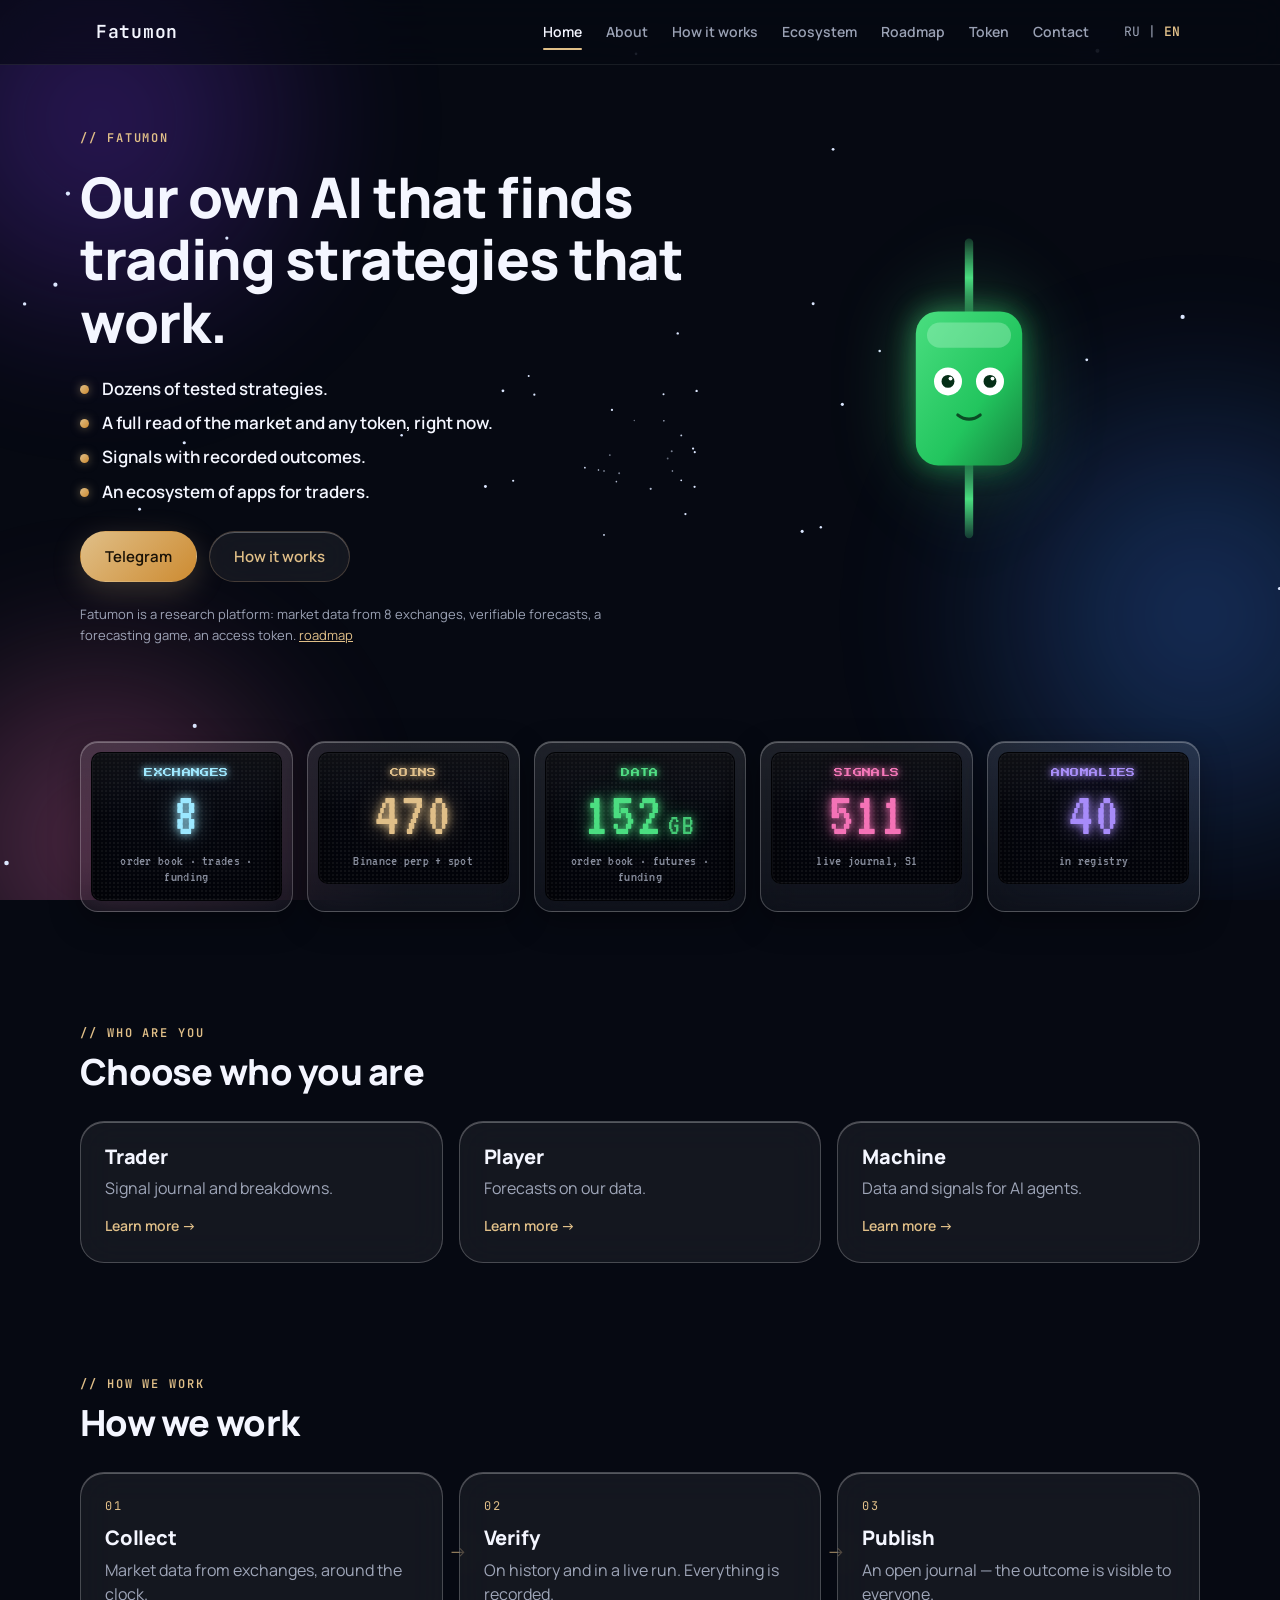
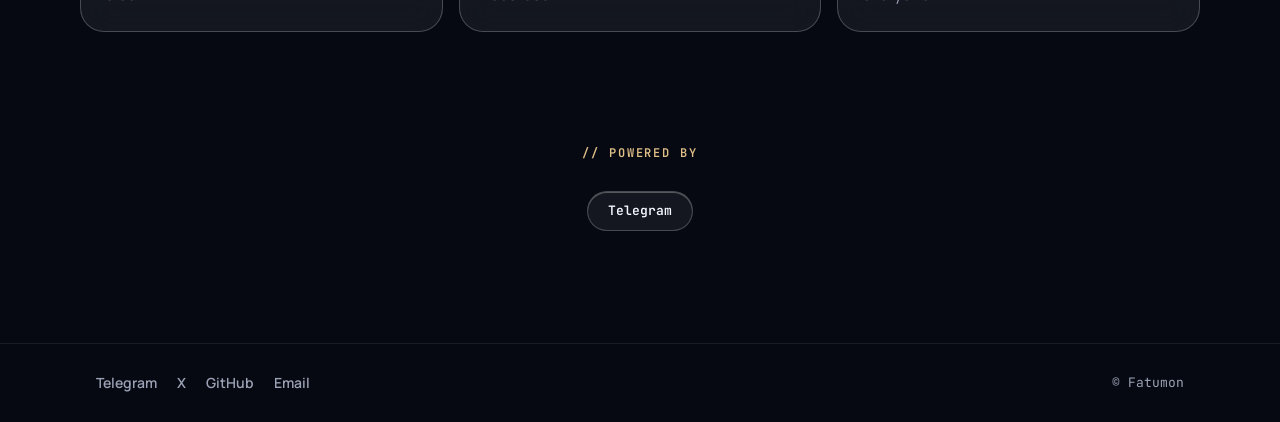
==== index.html @ 5e758370 "feat: initial static site (7 pages, RU/EN, live counters) Home, About, How it works, Ecosystem, Road" ====
<!doctype html>
<html lang="ru" class="i18n-loading">
<head>
<meta charset="utf-8">
<meta name="viewport" content="width=device-width,initial-scale=1">
<title data-i18n="home.title">Fatumon — собственный ИИ для торговых стратегий</title>
<meta name="description" content="Fatumon — исследовательская платформа: рыночные данные с 8 бирж, проверяемые прогнозы, игра на прогнозах, токен доступа." data-i18n-attr="content:home.meta">
<meta property="og:title" content="Fatumon — собственный ИИ для торговых стратегий" data-i18n-attr="content:home.title">
<meta property="og:description" content="Fatumon — исследовательская платформа: рыночные данные с 8 бирж, проверяемые прогнозы, игра на прогнозах, токен доступа." data-i18n-attr="content:home.meta">
<meta property="og:type" content="website">
<meta name="theme-color" content="#060912">
<link rel="icon" href="assets/favicon.svg" type="image/svg+xml">
<link rel="preconnect" href="https://fonts.googleapis.com">
<link rel="preconnect" href="https://fonts.gstatic.com" crossorigin>
<link href="https://fonts.googleapis.com/css2?family=Manrope:wght@400;600;800&family=JetBrains+Mono:wght@400;600&family=Press+Start+2P&family=VT323&display=swap" rel="stylesheet">
<link rel="stylesheet" href="assets/style.css">
<script src="assets/app.js" defer></script>
<noscript><style>html.i18n-loading body{visibility:visible}</style></noscript>
</head>
<body data-page="home">

<div class="bg" aria-hidden="true">
  <div class="blob blob-violet"></div>
  <div class="blob blob-blue"></div>
  <div class="blob blob-pink"></div>
  <canvas id="stars"></canvas>
</div>

<header class="site-head">
  <div class="wrap head-inner">
    <a class="logo" href="./">Fatumon</a>
    <nav class="nav" id="nav" aria-label="Основная навигация" data-i18n-attr="aria-label:common.nav.label">
      <a href="./" data-nav="home" data-i18n="common.nav.home">Главная</a>
      <a href="about/" data-nav="about" data-i18n="common.nav.about">О нас</a>
      <a href="how/" data-nav="how" data-i18n="common.nav.how">Как это работает</a>
      <a href="ecosystem/" data-nav="ecosystem" data-i18n="common.nav.ecosystem">Экосистема</a>
      <a href="roadmap/" data-nav="roadmap" data-i18n="common.nav.roadmap">Дорожная карта</a>
      <a href="token/" data-nav="token" data-i18n="common.nav.token">Токен</a>
      <a href="contact/" data-nav="contact" data-i18n="common.nav.contact">Контакты</a>
    </nav>
    <div class="head-tools">
      <div class="lang" role="group" aria-label="Язык" data-i18n-attr="aria-label:common.lang.label">
        <button type="button" data-lang="ru" aria-pressed="true">RU</button>
        <span aria-hidden="true">|</span>
        <button type="button" data-lang="en" aria-pressed="false">EN</button>
      </div>
      <button type="button" class="burger" aria-expanded="false" aria-controls="nav" aria-label="Меню" data-i18n-attr="aria-label:common.burger">
        <svg class="ic-open" viewBox="0 0 20 20" fill="none" stroke="currentColor" stroke-width="2" stroke-linecap="round"><path d="M3 5h14M3 10h14M3 15h14"/></svg>
        <svg class="ic-close" viewBox="0 0 20 20" fill="none" stroke="currentColor" stroke-width="2" stroke-linecap="round"><path d="M5 5l10 10M15 5L5 15"/></svg>
      </button>
    </div>
  </div>
</header>

<main>
  <!-- 1. Герой -->
  <section class="wrap hero">
    <div>
      <span class="tag" data-i18n="home.hero.tag">// FATUMON</span>
      <h1 data-i18n="home.hero.title">Собственный ИИ, который находит рабочие торговые стратегии.</h1>
      <ul class="hero-lines">
        <li data-i18n="home.hero.line1">Десятки проверенных стратегий.</li>
        <li data-i18n="home.hero.line2">Полный анализ рынка и любого токена в моменте.</li>
        <li data-i18n="home.hero.line3">Сигналы с результатом.</li>
        <li data-i18n="home.hero.line4">Экосистема приложений для трейдера.</li>
      </ul>
      <div class="hero-actions">
        <a class="btn btn-primary" href="https://t.me/fatumon" target="_blank" rel="noopener" data-i18n="home.hero.telegram">Telegram</a>
        <a class="btn btn-ghost" href="how/" data-i18n="home.hero.how">Как это работает</a>
      </div>
      <p class="hero-note">
        <span data-i18n="home.hero.note">Fatumon — исследовательская платформа: рыночные данные с 8 бирж, проверяемые прогнозы, игра на прогнозах, токен доступа.</span>
        <a href="roadmap/" data-i18n="home.hero.roadmap">дорожная карта</a>
      </p>
    </div>
    <div class="mascot">
      <svg id="mascot" viewBox="0 0 200 240" role="img" aria-label="Маскот Fatumon — зелёная свеча с глазами" data-i18n-attr="aria-label:home.mascot.alt">
        <defs>
          <linearGradient id="mg" x1="0" y1="0" x2="1" y2="1">
            <stop offset="0" stop-color="#4ADE80"/>
            <stop offset=".6" stop-color="#22C55E"/>
            <stop offset="1" stop-color="#15803D"/>
          </linearGradient>
          <linearGradient id="mw" x1="0" y1="0" x2="0" y2="1">
            <stop offset="0" stop-color="#4ADE80" stop-opacity=".2"/>
            <stop offset=".5" stop-color="#4ADE80"/>
            <stop offset="1" stop-color="#4ADE80" stop-opacity=".2"/>
          </linearGradient>
          <filter id="mglow" x="-50%" y="-50%" width="200%" height="200%">
            <feGaussianBlur stdDeviation="10"/>
          </filter>
        </defs>
        <rect x="62" y="66" width="76" height="110" rx="16" fill="url(#mg)" opacity=".55" filter="url(#mglow)"/>
        <rect x="97" y="14" width="6" height="56" rx="3" fill="url(#mw)"/>
        <rect x="97" y="172" width="6" height="56" rx="3" fill="url(#mw)"/>
        <rect x="62" y="66" width="76" height="110" rx="16" fill="url(#mg)"/>
        <rect x="70" y="74" width="60" height="18" rx="9" fill="#BBF7D0" opacity=".35"/>
        <g class="eye">
          <circle cx="85" cy="116" r="10" fill="#fff"/>
          <g class="pupil">
            <circle cx="85" cy="116" r="4.6" fill="#052e16"/>
            <circle cx="86.8" cy="114" r="1.4" fill="#fff"/>
          </g>
        </g>
        <g class="eye">
          <circle cx="115" cy="116" r="10" fill="#fff"/>
          <g class="pupil">
            <circle cx="115" cy="116" r="4.6" fill="#052e16"/>
            <circle cx="116.8" cy="114" r="1.4" fill="#fff"/>
          </g>
        </g>
        <path d="M92 140 q8 6 16 0" fill="none" stroke="#052e16" stroke-width="2.2" stroke-linecap="round" opacity=".8"/>
      </svg>
    </div>
  </section>

  <!-- 2. Счётчики -->
  <section class="wrap section" id="stats">
    <div class="stats" role="list">
      <div class="px-cell" role="listitem" style="--px:#9BE8FF">
        <div class="px-screen">
          <span class="px-label" data-i18n="home.stats.exchanges.label">EXCHANGES</span>
          <span class="px-num"><span data-stat="exchanges" data-fallback="8">8</span></span>
          <span class="px-note" data-i18n="home.stats.exchanges.note">order book · trades · funding</span>
        </div>
      </div>
      <div class="px-cell" role="listitem" style="--px:#e0bf88">
        <div class="px-screen">
          <span class="px-label" data-i18n="home.stats.coins.label">COINS</span>
          <span class="px-num"><span data-stat="coins" data-fallback="476">476</span></span>
          <span class="px-note" data-i18n="home.stats.coins.note">Binance perp + spot</span>
        </div>
      </div>
      <div class="px-cell" role="listitem" style="--px:#4ADE80">
        <div class="px-screen">
          <span class="px-label" data-i18n="home.stats.data.label">DATA</span>
          <span class="px-num"><span data-stat="data_gb" data-fallback="150">150</span><span class="px-unit">GB</span></span>
          <span class="px-note" data-i18n="home.stats.data.note">order book · futures · funding</span>
        </div>
      </div>
      <div class="px-cell" role="listitem" style="--px:#F472B6">
        <div class="px-screen">
          <span class="px-label" data-i18n="home.stats.signals.label">SIGNALS</span>
          <span class="px-num"><span data-stat="signals" data-fallback="523">523</span></span>
          <span class="px-note" data-i18n="home.stats.signals.note">live journal, S1</span>
        </div>
      </div>
      <div class="px-cell" role="listitem" style="--px:#A78BFA">
        <div class="px-screen">
          <span class="px-label" data-i18n="home.stats.anomalies.label">ANOMALIES</span>
          <span class="px-num"><span data-stat="anomalies" data-fallback="40">40</span></span>
          <span class="px-note" data-i18n="home.stats.anomalies.note">in registry</span>
        </div>
      </div>
    </div>
  </section>

  <!-- 3. Кто ты -->
  <section class="wrap section">
    <div class="section-head">
      <span class="tag" data-i18n="home.who.tag">// КТО ТЫ</span>
      <h2 data-i18n="home.who.title">Выбери, кто ты</h2>
    </div>
    <div class="grid-3">
      <a class="card" href="ecosystem/#trader">
        <h3 data-i18n="home.who.trader.title">Трейдер</h3>
        <p data-i18n="home.who.trader.text">Журнал сигналов и разборы.</p>
        <span class="card-more" data-i18n="home.who.more">Подробнее →</span>
      </a>
      <a class="card" href="ecosystem/#player">
        <h3 data-i18n="home.who.player.title">Игрок</h3>
        <p data-i18n="home.who.player.text">Прогнозы на наших данных.</p>
        <span class="card-more" data-i18n="home.who.more">Подробнее →</span>
      </a>
      <a class="card" href="ecosystem/#machine">
        <h3 data-i18n="home.who.machine.title">Машина</h3>
        <p data-i18n="home.who.machine.text">Данные и сигналы для ИИ-агентов.</p>
        <span class="card-more" data-i18n="home.who.more">Подробнее →</span>
      </a>
    </div>
  </section>

  <!-- 4. Как мы работаем -->
  <section class="wrap section">
    <div class="section-head">
      <span class="tag" data-i18n="home.how.tag">// КАК МЫ РАБОТАЕМ</span>
      <h2 data-i18n="home.how.title">Как мы работаем</h2>
    </div>
    <div class="steps">
      <div class="card step">
        <span class="num">01</span>
        <h3 data-i18n="home.how.s1.title">Собираем</h3>
        <p data-i18n="home.how.s1.text">Рыночные данные с бирж, круглосуточно.</p>
      </div>
      <div class="card step">
        <span class="num">02</span>
        <h3 data-i18n="home.how.s2.title">Проверяем</h3>
        <p data-i18n="home.how.s2.text">На истории и в живом прогоне. Всё записывается.</p>
      </div>
      <div class="card step">
        <span class="num">03</span>
        <h3 data-i18n="home.how.s3.title">Публикуем</h3>
        <p data-i18n="home.how.s3.text">Открытый журнал — результат виден каждому.</p>
      </div>
    </div>
  </section>

  <!-- 5. Powered by -->
  <section class="wrap section">
    <div class="section-head" style="text-align:center">
      <span class="tag" data-i18n="home.powered.tag">// POWERED BY</span>
    </div>
    <div class="pills">
      <span class="pill">Telegram</span>
    </div>
  </section>
</main>

<footer class="site-foot">
  <div class="wrap foot-inner">
    <div class="foot-links">
      <a href="https://t.me/fatumon" target="_blank" rel="noopener" data-i18n="common.footer.telegram">Telegram</a>
      <a href="https://x.com/fatumon_token" target="_blank" rel="noopener" data-i18n="common.footer.x">X</a>
      <a href="https://github.com/fatumon-token" target="_blank" rel="noopener" data-i18n="common.footer.github">GitHub</a>
      <a href="mailto:fatumon.token@gmail.com" data-i18n="common.footer.mail">Почта</a>
    </div>
    <div class="copy" data-i18n="common.footer.copy">© Fatumon</div>
  </div>
</footer>

</body>
</html>
---- assets/style.css ----
/* Fatumon — витрина. Тёмный космос + золото. */
:root {
  --bg: #060912;
  --bg-deep: #04050C;
  --text: #F4F6FF;
  --muted: rgba(214, 222, 244, .72);
  --gold: #e0bf88;
  --gold-2: #cd8b31;
  --gold-3: #d4ad80;
  --gold-line: #d4ad8040;
  --glass: rgba(255, 255, 255, .06);
  --line: rgba(255, 255, 255, .22);
  --inset: rgba(255, 255, 255, .28);
  --ok: #4ADE80;
  --font: 'Manrope', system-ui, -apple-system, 'Segoe UI', sans-serif;
  --mono: 'JetBrains Mono', ui-monospace, 'Cascadia Mono', Consolas, monospace;
  --head-h: 64px;
}

*, *::before, *::after { box-sizing: border-box; }

html {
  background: var(--bg);
  scroll-behavior: smooth;
  -webkit-text-size-adjust: 100%;
  overflow-x: clip;
}
html.i18n-loading body { visibility: hidden; }

body {
  margin: 0;
  background: var(--bg);
  color: var(--text);
  font-family: var(--font);
  font-weight: 400;
  line-height: 1.55;
  min-height: 100vh;
  overflow-x: clip;
}

a { color: var(--gold); }
a:hover { color: var(--text); }
h1, h2, h3 { margin: 0; font-weight: 800; letter-spacing: -.02em; line-height: 1.12; }
h1 { font-size: clamp(32px, 5vw, 56px); }
h2 { font-size: clamp(26px, 3.4vw, 36px); }
h3 { font-size: 20px; letter-spacing: -.01em; }
p { margin: 0; }
p + p { margin-top: 12px; }
.muted { color: var(--muted); }

.wrap { max-width: 1120px; margin: 0 auto; padding: 0 16px; }

/* ---------- фон: блобы + звёзды ---------- */
.bg {
  position: fixed; inset: 0; z-index: 0;
  overflow: hidden; pointer-events: none;
  background: var(--bg);
}
.blob {
  position: absolute; border-radius: 50%;
  filter: blur(60px); opacity: .35;
  will-change: transform;
}
.blob-violet {
  width: 560px; height: 560px; left: -180px; top: -160px;
  background: radial-gradient(circle, #7C3AED 0%, transparent 70%);
  animation: drift-a 17s ease-in-out infinite alternate;
}
.blob-blue {
  width: 600px; height: 600px; right: -220px; top: 35%;
  background: radial-gradient(circle, #3B82F6 0%, transparent 70%);
  animation: drift-b 19s ease-in-out infinite alternate;
}
.blob-pink {
  width: 520px; height: 520px; left: -160px; bottom: -200px;
  background: radial-gradient(circle, #F472B6 0%, transparent 70%);
  animation: drift-c 16s ease-in-out infinite alternate;
}
@keyframes drift-a { from { transform: translate(0, 0) scale(1); } to { transform: translate(90px, 70px) scale(1.12); } }
@keyframes drift-b { from { transform: translate(0, 0) scale(1.05); } to { transform: translate(-80px, -90px) scale(.95); } }
@keyframes drift-c { from { transform: translate(0, 0) scale(1); } to { transform: translate(100px, -60px) scale(1.1); } }
#stars { position: absolute; inset: 0; width: 100%; height: 100%; display: block; }

.site-head, main, .site-foot { position: relative; z-index: 1; }

/* ---------- шапка ---------- */
.site-head {
  position: sticky; top: 0; z-index: 50;
  background: rgba(6, 9, 18, .62);
  backdrop-filter: blur(18px); -webkit-backdrop-filter: blur(18px);
  border-bottom: 1px solid rgba(255, 255, 255, .08);
}
.head-inner { display: flex; align-items: center; gap: 20px; height: var(--head-h); }
.logo {
  font-family: var(--mono); font-weight: 600; font-size: 18px; letter-spacing: .04em;
  color: var(--text); text-decoration: none; white-space: nowrap;
}
.logo:hover { color: var(--gold); }
.nav { display: flex; gap: 2px; margin-left: auto; }
.nav a {
  position: relative; display: block; padding: 8px 11px;
  color: var(--muted); text-decoration: none; font-size: 14px; font-weight: 600;
  border-radius: 999px; white-space: nowrap; transition: color .2s;
}
.nav a:hover { color: var(--text); }
.nav a[aria-current="page"] { color: var(--text); }
.nav a[aria-current="page"]::after {
  content: ""; position: absolute; left: 11px; right: 11px; bottom: 1px;
  height: 2px; border-radius: 2px; background: var(--gold);
}
.head-tools { display: flex; align-items: center; gap: 12px; }
.lang { display: flex; align-items: center; gap: 4px; font-family: var(--mono); font-size: 13px; color: var(--muted); }
.lang button {
  background: none; border: 0; color: var(--muted); font: inherit; cursor: pointer;
  padding: 6px 4px; border-radius: 6px; transition: color .2s;
}
.lang button:hover { color: var(--text); }
.lang button[aria-pressed="true"] { color: var(--gold); font-weight: 600; }
.burger {
  display: none; align-items: center; justify-content: center;
  width: 40px; height: 40px; border-radius: 12px; cursor: pointer;
  background: var(--glass); border: 1px solid var(--line); color: var(--text);
  box-shadow: inset 0 1px 0 var(--inset);
}
.burger svg { width: 20px; height: 20px; }
.burger .ic-close { display: none; }
.burger[aria-expanded="true"] .ic-open { display: none; }
.burger[aria-expanded="true"] .ic-close { display: block; }

@media (max-width: 820px) {
  .nav {
    display: none; position: fixed; top: calc(var(--head-h) + 8px); left: 12px; right: 12px;
    flex-direction: column; gap: 2px; padding: 10px; margin: 0;
    background: rgba(10, 14, 28, .78); border: 1px solid var(--line); border-radius: 24px;
    box-shadow: inset 0 1px 0 var(--inset), 0 20px 60px rgba(0, 0, 0, .5);
    backdrop-filter: blur(18px); -webkit-backdrop-filter: blur(18px);
  }
  .nav.open { display: flex; }
  .nav a { padding: 12px 14px; font-size: 16px; }
  .nav a[aria-current="page"]::after { left: 14px; right: auto; width: 24px; bottom: 6px; }
  .burger { display: inline-flex; }
  .head-tools { margin-left: auto; }
}

/* ---------- общие элементы ---------- */
.tag {
  font-family: var(--mono); font-size: 12px; font-weight: 600;
  text-transform: uppercase; letter-spacing: .16em; color: var(--gold);
}
.section { padding: 56px 0; }
.section-head { margin-bottom: 28px; }
.section-head .tag { display: block; margin-bottom: 10px; }
.page-head { padding: 64px 0 24px; }
.page-head .tag { display: block; margin-bottom: 14px; }
.lead { color: var(--muted); font-size: 18px; max-width: 720px; margin-top: 12px; }

.btn {
  display: inline-flex; align-items: center; justify-content: center; gap: 8px;
  padding: 13px 24px; border-radius: 999px; font-weight: 600; font-size: 15px;
  text-decoration: none; border: 1px solid transparent; cursor: pointer;
  transition: transform .2s, box-shadow .2s, background .2s, color .2s;
}
.btn:hover { transform: translateY(-1px); }
.btn-primary {
  background: linear-gradient(135deg, var(--gold) 0%, var(--gold-2) 100%);
  color: #1a1206; box-shadow: 0 8px 30px rgba(224, 191, 136, .22);
}
.btn-primary:hover { color: #000; box-shadow: 0 12px 36px rgba(224, 191, 136, .32); }
.btn-ghost {
  background: var(--glass); border-color: var(--gold-line); color: var(--gold);
  box-shadow: inset 0 1px 0 var(--inset);
  backdrop-filter: blur(18px); -webkit-backdrop-filter: blur(18px);
}
.btn-ghost:hover { border-color: var(--gold); color: var(--text); }

.card {
  background: var(--glass); border: 1px solid var(--line);
  box-shadow: inset 0 1px 0 var(--inset);
  backdrop-filter: blur(18px); -webkit-backdrop-filter: blur(18px);
  border-radius: 24px; padding: 24px;
}
.card-lg { border-radius: 28px; padding: 32px; }
.card-sm { border-radius: 16px; padding: 18px; }
a.card { display: block; color: inherit; text-decoration: none; transition: transform .2s, border-color .2s; }
a.card:hover { transform: translateY(-2px); border-color: var(--gold); color: inherit; }
.card .tag { display: block; margin-bottom: 10px; }
.card h3 { margin-bottom: 8px; }
.card p { color: var(--muted); }
.card-more { display: inline-block; margin-top: 14px; color: var(--gold); font-weight: 600; font-size: 14px; }

.grid-3 { display: grid; grid-template-columns: repeat(3, 1fr); gap: 16px; }
.grid-2 { display: grid; grid-template-columns: repeat(2, 1fr); gap: 16px; }
.stack { display: grid; gap: 16px; }
.narrow { max-width: 820px; }

.pills { display: flex; flex-wrap: wrap; gap: 10px; justify-content: center; }
.pill {
  padding: 9px 20px; border-radius: 999px;
  background: var(--glass); border: 1px solid var(--line); box-shadow: inset 0 1px 0 var(--inset);
  font-family: var(--mono); font-size: 13px; font-weight: 600; color: var(--text);
}

.status {
  display: inline-flex; align-items: center; gap: 8px;
  font-family: var(--mono); font-size: 11px; font-weight: 600;
  text-transform: uppercase; letter-spacing: .12em; color: var(--muted);
  margin-bottom: 14px;
}
.status::before {
  content: ""; width: 8px; height: 8px; border-radius: 50%;
  background: var(--gold-3); opacity: .7;
}
.status.ok { color: var(--ok); }
.status.ok::before { background: var(--ok); opacity: 1; box-shadow: 0 0 10px var(--ok); }

.note {
  font-size: 14px; color: var(--muted);
  border-left: 2px solid var(--gold-line); padding-left: 14px;
}
.list { list-style: none; padding: 0; margin: 0; display: grid; gap: 8px; }
.list li { position: relative; padding-left: 18px; color: var(--muted); }
.list li::before { content: ""; position: absolute; left: 0; top: .62em; width: 7px; height: 7px; border-radius: 50%; background: var(--gold); }
.list li strong { color: var(--text); font-weight: 600; }

/* ---------- главная: герой ---------- */
.hero {
  display: grid; grid-template-columns: minmax(0, 1.15fr) minmax(0, .85fr);
  gap: 32px; align-items: center; padding: 64px 0 40px;
}
.hero .tag { display: block; margin-bottom: 18px; }
.hero h1 { max-width: 640px; }
.hero-lines { list-style: none; padding: 0; margin: 22px 0 26px; display: grid; gap: 8px; }
.hero-lines li { position: relative; padding-left: 22px; font-size: 17px; font-weight: 600; }
.hero-lines li::before {
  content: ""; position: absolute; left: 0; top: .55em; width: 9px; height: 9px;
  border-radius: 50%; background: linear-gradient(135deg, var(--gold), var(--gold-2));
  box-shadow: 0 0 10px rgba(224, 191, 136, .5);
}
.hero-actions { display: flex; flex-wrap: wrap; gap: 12px; }
.hero-note { font-size: 13px; color: var(--muted); margin-top: 22px; max-width: 540px; }
.hero-note a { color: var(--gold); }
.mascot { display: flex; justify-content: center; align-items: center; }
.mascot svg {
  width: min(280px, 64vw); height: auto;
  filter: drop-shadow(0 0 36px rgba(74, 222, 128, .32));
}
.mascot .eye { transform-box: fill-box; transform-origin: center; transition: transform .09s ease-in; }
.mascot.blink .eye { transform: scaleY(.08); }

/* ---------- главная: пиксельные экранчики ---------- */
.stats { display: grid; grid-template-columns: repeat(5, 1fr); gap: 14px; }
.px-cell {
  --px: var(--gold);
  padding: 10px;
  border-radius: 18px;
  background: linear-gradient(180deg, rgba(255, 255, 255, .10), rgba(255, 255, 255, .04));
  border: 1px solid var(--line);
  box-shadow: inset 0 1px 0 var(--inset), 0 10px 30px rgba(0, 0, 0, .35);
  backdrop-filter: blur(18px); -webkit-backdrop-filter: blur(18px);
}
.px-screen {
  position: relative; overflow: hidden;
  display: flex; flex-direction: column; align-items: center; justify-content: center; gap: 8px;
  min-height: 132px; padding: 14px 10px; text-align: center;
  border-radius: 10px;
  background:
    radial-gradient(rgba(255, 255, 255, .055) 1px, transparent 1.2px) 0 0 / 4px 4px,
    linear-gradient(180deg, #05070F, #03040A);
  border: 1px solid rgba(0, 0, 0, .6);
  box-shadow: inset 0 0 0 1px rgba(255, 255, 255, .04), inset 0 12px 30px rgba(0, 0, 0, .55);
}
.px-screen::after {
  content: ""; position: absolute; inset: 0; pointer-events: none;
  background: linear-gradient(180deg, rgba(255, 255, 255, .05), transparent 45%);
}
.px-label {
  font-family: 'Press Start 2P', var(--mono); font-size: 9px; line-height: 1.4;
  letter-spacing: .04em; color: var(--px);
  text-shadow: 0 0 6px var(--px), 0 0 14px color-mix(in srgb, var(--px) 55%, transparent);
}
.px-num {
  display: inline-flex; align-items: baseline; gap: 6px;
  font-family: 'VT323', var(--mono); font-size: clamp(44px, 5vw, 64px); line-height: .9;
  color: var(--px); font-variant-numeric: tabular-nums;
  text-shadow: 0 0 8px var(--px), 0 0 22px color-mix(in srgb, var(--px) 60%, transparent);
}
.px-num > span:first-child { display: inline-block; min-width: 1.1ch; }
.px-unit { font-size: .45em; letter-spacing: .06em; opacity: .9; }
.px-note {
  font-family: 'VT323', var(--mono); font-size: 15px; line-height: 1.1;
  color: rgba(214, 222, 244, .62); letter-spacing: .02em;
}
.stats-updated { font-family: 'VT323', var(--mono); font-size: 16px; color: var(--muted); text-align: center; margin-top: 14px; min-height: 1.2em; letter-spacing: .04em; }

/* ---------- главная: шаги ---------- */
.steps { display: grid; grid-template-columns: repeat(3, 1fr); gap: 16px; }
.step { position: relative; }
.step .num { font-family: var(--mono); font-size: 12px; color: var(--gold); letter-spacing: .16em; margin-bottom: 12px; display: block; }
.step::after {
  content: "→"; position: absolute; right: -16px; top: 50%; transform: translate(50%, -50%);
  color: var(--gold); font-size: 18px; opacity: .7;
}
.step:last-child::after { display: none; }

/* ---------- дорожная карта ---------- */
.timeline { position: relative; padding-left: 36px; display: grid; gap: 22px; max-width: 820px; }
.timeline::before {
  content: ""; position: absolute; left: 10px; top: 14px; bottom: 14px; width: 2px;
  background: linear-gradient(to bottom, var(--gold), var(--gold-line));
}
.tl-item { position: relative; }
.tl-item::before {
  content: ""; position: absolute; left: -36px; top: 22px; width: 22px; height: 22px;
  border-radius: 50%; background: var(--bg); border: 2px solid var(--gold);
  box-shadow: 0 0 14px rgba(224, 191, 136, .45);
}
.tl-item.done::before { background: linear-gradient(135deg, var(--gold), var(--gold-2)); }
.tl-item.now::before { animation: pulse 2.2s ease-in-out infinite; }
@keyframes pulse { 0%, 100% { box-shadow: 0 0 0 0 rgba(224, 191, 136, .55); } 50% { box-shadow: 0 0 0 10px rgba(224, 191, 136, 0); } }
.tl-item .card h3 { display: flex; align-items: center; gap: 10px; flex-wrap: wrap; }
.tl-now {
  font-family: var(--mono); font-size: 11px; font-weight: 600; letter-spacing: .12em; text-transform: uppercase;
  color: var(--ok); border: 1px solid rgba(74, 222, 128, .4); border-radius: 999px; padding: 3px 10px;
}
.tl-item .list { margin-top: 12px; }
.roadmap-note { font-style: italic; color: var(--muted); margin-top: 28px; }

/* ---------- внутренние страницы: маскот, иконки, блоки ---------- */
.page-head-mascot { display: grid; grid-template-columns: 1fr auto; gap: 24px; align-items: center; }
.mascot-sm svg { width: 110px; filter: drop-shadow(0 0 22px rgba(74, 222, 128, .3)); }
.px-icon {
  width: 28px; height: 28px; flex: 0 0 auto; color: var(--px, var(--gold));
  filter: drop-shadow(0 0 6px color-mix(in srgb, var(--px, var(--gold)) 70%, transparent));
}
.block-head { display: flex; align-items: center; gap: 14px; margin-bottom: 14px; }
.block h2 { font-size: clamp(24px, 3vw, 32px); }
.block p { color: var(--muted); font-size: 17px; }
.block p + p { margin-top: 12px; }
.block .list { margin-bottom: 14px; }
.block .list li { font-size: 17px; }
.block .note { margin-top: 4px; }
.block .why { color: var(--text); font-weight: 600; border-left: 2px solid var(--gold); padding-left: 14px; }
.facts { line-height: 1.7; }
.facts .fact { color: var(--text); font-weight: 600; white-space: nowrap; }
.facts .fact [data-stat] { font-family: var(--mono); color: var(--gold); font-variant-numeric: tabular-nums; }

/* цепочка проверки */
.chain {
  position: relative; list-style: none; margin: 18px 0 0; padding: 0;
  display: grid; grid-template-columns: repeat(3, 1fr); gap: 22px 18px;
}
.chain-step { text-align: left; }
.chain-icon {
  width: 44px; height: 44px; display: flex; align-items: center; justify-content: center;
  border-radius: 10px; margin-bottom: 12px;
  background:
    radial-gradient(rgba(255, 255, 255, .055) 1px, transparent 1.2px) 0 0 / 4px 4px,
    linear-gradient(180deg, #05070F, #03040A);
  border: 1px solid rgba(255, 255, 255, .14);
  box-shadow: inset 0 0 0 1px rgba(255, 255, 255, .04), inset 0 8px 20px rgba(0, 0, 0, .55);
}
.chain-icon .px-icon { width: 22px; height: 22px; }
.chain-step h3 { font-size: 18px; margin-bottom: 6px; display: flex; align-items: center; gap: 8px; }
.chain-step h3::before { content: counter(chain, decimal-leading-zero); counter-increment: chain; font-family: var(--mono); font-size: 12px; color: var(--gold); letter-spacing: .12em; }
.chain { counter-reset: chain; }
.chain-step p { font-size: 15px; }
.chain-step { position: relative; }
.chain-step:not(:nth-child(3n))::before {
  content: ""; position: absolute; left: 54px; right: -12px; top: 21px; height: 0;
  border-top: 2px dashed var(--gold-line);
}
.chain-step:not(:nth-child(3n))::after {
  content: ""; position: absolute; right: -14px; top: 17px; width: 0; height: 0;
  border: 5px solid transparent; border-left: 7px solid var(--gold-3); opacity: .8;
}
.chain::before { content: none; }

/* экосистема, карта, токен */
.eco-head { display: flex; align-items: center; justify-content: space-between; gap: 12px; margin-bottom: 10px; }
.eco-head .status { margin-bottom: 0; }
.tl-item .card h3 .px-icon { width: 22px; height: 22px; }
.pill-networks { display: inline-flex; align-items: center; gap: 10px; margin-top: 22px; }
.pill-networks .px-icon { width: 16px; height: 16px; }

/* ---------- токен ---------- */
.token-hero { min-height: 50vh; display: flex; align-items: center; }
.token-line { font-size: clamp(22px, 3vw, 32px); font-weight: 600; max-width: 720px; line-height: 1.35; }

/* ---------- контакты ---------- */
.contact-card .label { font-family: var(--mono); font-size: 12px; letter-spacing: .16em; text-transform: uppercase; color: var(--gold); margin-bottom: 10px; display: block; }
.contact-card .value { font-size: 18px; font-weight: 600; color: var(--text); word-break: break-word; }

/* ---------- футер ---------- */
.site-foot { border-top: 1px solid rgba(255, 255, 255, .08); padding: 28px 0; margin-top: 56px; }
.foot-inner { display: flex; justify-content: space-between; align-items: center; flex-wrap: wrap; gap: 14px; }
.foot-links { display: flex; flex-wrap: wrap; gap: 6px 20px; }
.foot-links a { color: var(--muted); text-decoration: none; font-size: 14px; font-weight: 600; }
.foot-links a:hover { color: var(--gold); }
.copy { font-family: var(--mono); font-size: 13px; color: var(--muted); }

/* ---------- адаптив ---------- */
@media (max-width: 900px) {
  .stats { grid-template-columns: repeat(3, 1fr); }
  .hero { grid-template-columns: 1fr; text-align: left; }
  .page-head-mascot { grid-template-columns: 1fr; }
  .page-head-mascot .mascot-sm { order: -1; justify-content: flex-start; }
  .mascot-sm svg { width: 72px; }
  .chain { grid-template-columns: 1fr; padding-left: 30px; gap: 20px; }
  .chain::before { content: ""; position: absolute; top: 24px; bottom: 24px; left: 21px; width: 2px; background: linear-gradient(to bottom, var(--gold), var(--gold-line)); }
  .chain-step::before, .chain-step::after { content: none !important; }
  .chain-icon { position: absolute; left: -30px; top: 0; }
  .chain-step { position: relative; padding-left: 36px; min-height: 44px; }
  .mascot { order: -1; }
  .mascot svg { width: min(200px, 50vw); }
}
@media (max-width: 640px) {
  .section { padding: 40px 0; }
  .page-head { padding: 40px 0 16px; }
  .hero { padding: 36px 0 24px; gap: 20px; }
  .hero-lines li { font-size: 16px; }
  .grid-3, .grid-2, .steps { grid-template-columns: 1fr; }
  .stats { grid-template-columns: repeat(2, 1fr); gap: 10px; }
  .stats .px-cell:last-child { grid-column: 1 / -1; }
  .px-cell { padding: 7px; border-radius: 14px; }
  .px-screen { min-height: 118px; padding: 12px 6px; gap: 7px; }
  .px-label { font-size: 8px; }
  .px-num { font-size: 42px; }
  .px-note { font-size: 14px; }
  .step::after { content: "↓"; right: auto; left: 50%; top: auto; bottom: -16px; transform: translate(-50%, 50%); }
  .card-lg { padding: 24px; }
  .btn { width: 100%; }
  .hero-actions { flex-direction: column; }
  .timeline { padding-left: 30px; }
  .tl-item::before { left: -30px; width: 18px; height: 18px; }
  .timeline::before { left: 8px; }
}

@media (prefers-reduced-motion: reduce) {
  html { scroll-behavior: auto; }
  .blob, .tl-item.now::before { animation: none !important; }
  .btn, a.card, .mascot .eye { transition: none !important; }
}
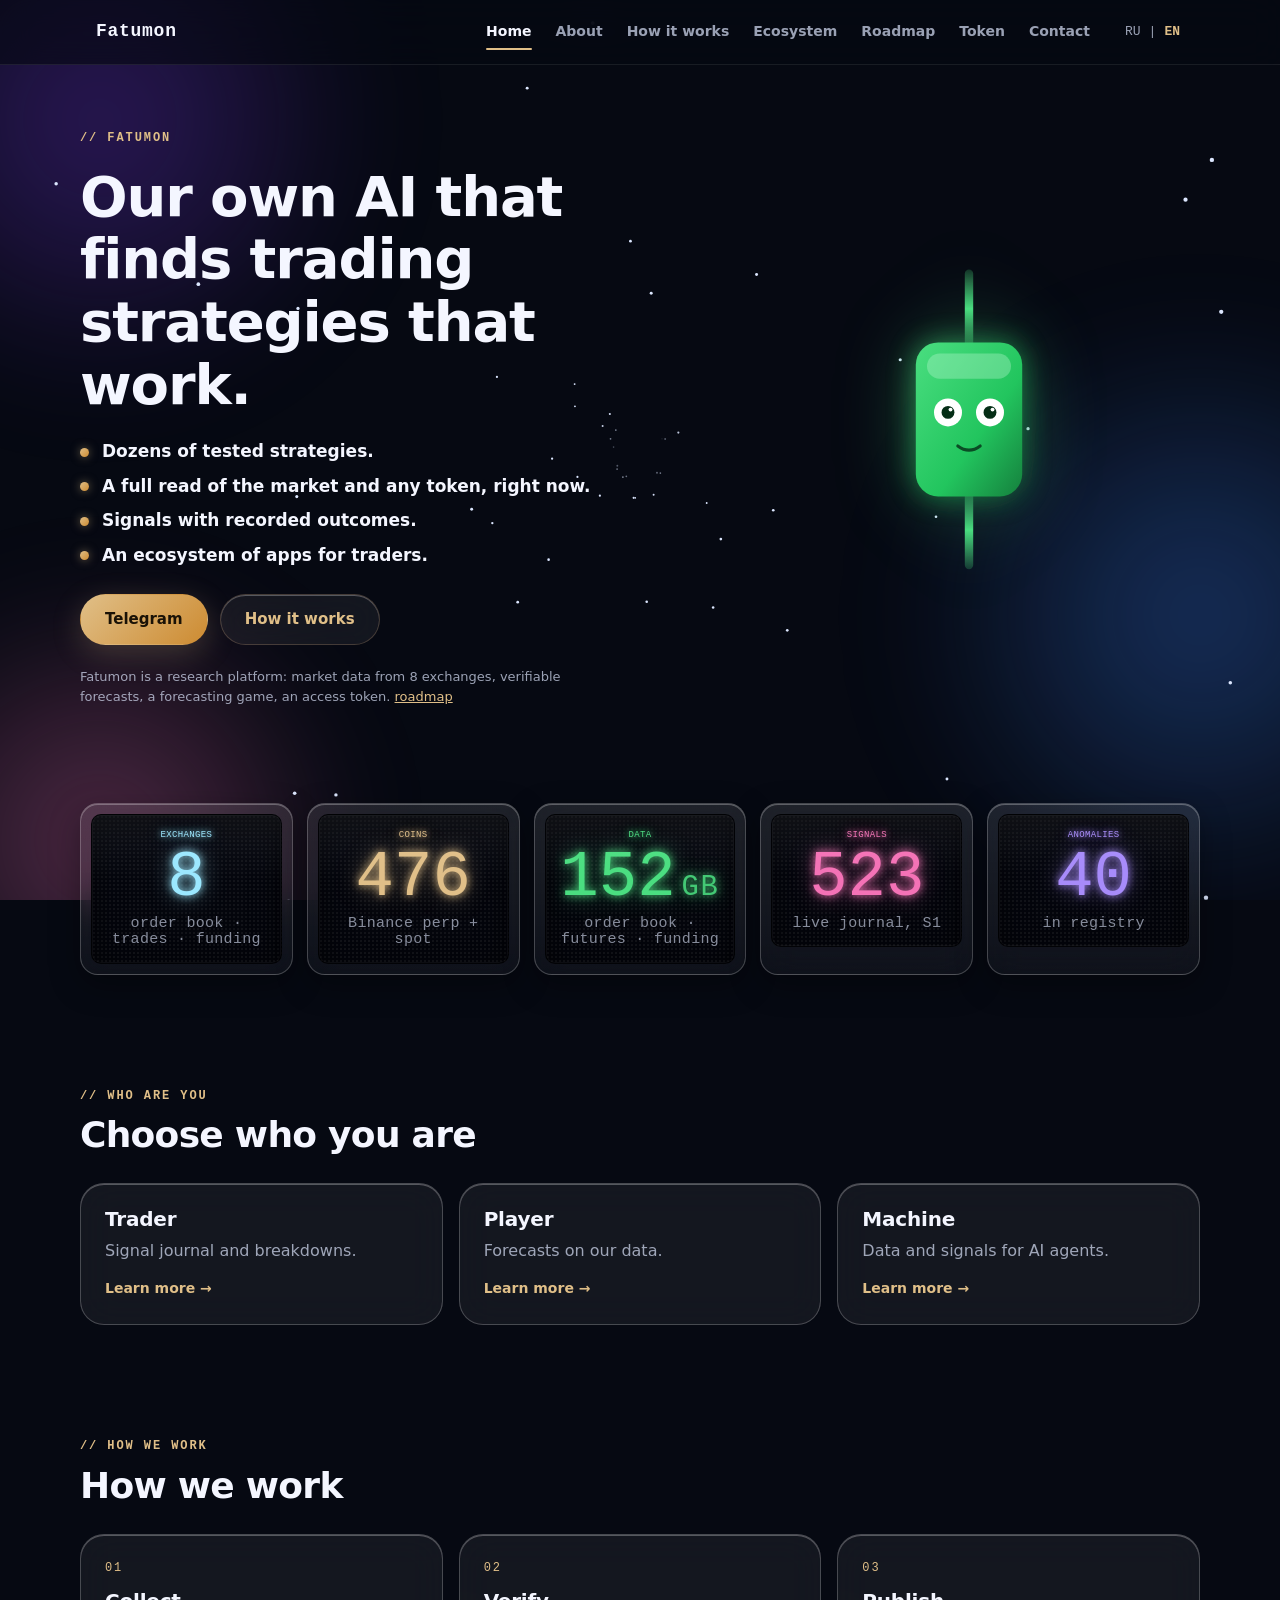
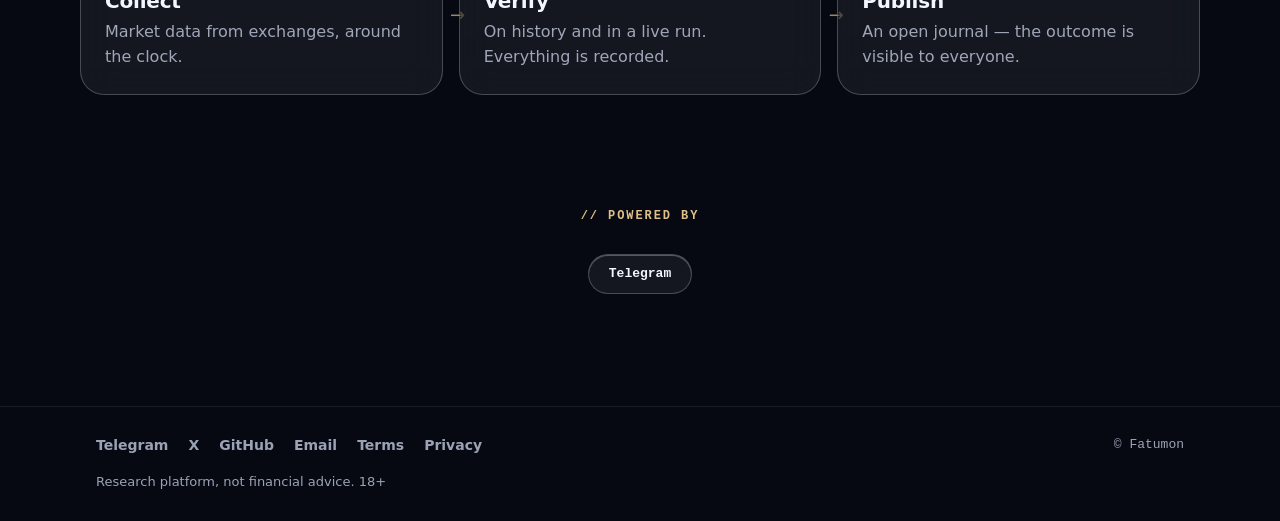
==== commit df0d1351: "feat: footer disclaimer, Terms and Privacy pages, @font-face - footer: research-platform / 18+ discl" ====
--- a/index.html
+++ b/index.html
@@ -10,9 +10,6 @@
 <meta property="og:type" content="website">
 <meta name="theme-color" content="#060912">
 <link rel="icon" href="assets/favicon.svg" type="image/svg+xml">
-<link rel="preconnect" href="https://fonts.googleapis.com">
-<link rel="preconnect" href="https://fonts.gstatic.com" crossorigin>
-<link href="https://fonts.googleapis.com/css2?family=Manrope:wght@400;600;800&family=JetBrains+Mono:wght@400;600&family=Press+Start+2P&family=VT323&display=swap" rel="stylesheet">
 <link rel="stylesheet" href="assets/style.css">
 <script src="assets/app.js" defer></script>
 <noscript><style>html.i18n-loading body{visibility:visible}</style></noscript>
@@ -223,9 +220,12 @@
       <a href="https://x.com/fatumon_token" target="_blank" rel="noopener" data-i18n="common.footer.x">X</a>
       <a href="https://github.com/fatumon-token" target="_blank" rel="noopener" data-i18n="common.footer.github">GitHub</a>
       <a href="mailto:fatumon.token@gmail.com" data-i18n="common.footer.mail">Почта</a>
+      <a href="terms/" data-i18n="common.footer.terms">Условия</a>
+      <a href="privacy/" data-i18n="common.footer.privacy">Конфиденциальность</a>
     </div>
     <div class="copy" data-i18n="common.footer.copy">© Fatumon</div>
   </div>
+  <div class="wrap"><p class="foot-disclaimer" data-i18n="common.footer.disclaimer">Это исследовательская платформа, не финансовый совет. 18+</p></div>
 </footer>
 
 </body>
--- a/assets/style.css
+++ b/assets/style.css
@@ -1,4 +1,62 @@
 /* Fatumon — витрина. Тёмный космос + золото. */
+/* ---------- шрифты (самохостинг, SIL OFL — см. fonts/LICENSES.md) ---------- */
+@font-face {
+  font-family: 'Manrope';
+  font-style: normal;
+  font-weight: 400 800;
+  font-display: swap;
+  src: url('fonts/manrope-cyrillic.woff2') format('woff2');
+  unicode-range: U+0301, U+0400-045F, U+0490-0491, U+04B0-04B1, U+2116;
+}
+@font-face {
+  font-family: 'Manrope';
+  font-style: normal;
+  font-weight: 400 800;
+  font-display: swap;
+  src: url('fonts/manrope-latin.woff2') format('woff2');
+  unicode-range: U+0000-00FF, U+0131, U+0152-0153, U+02BB-02BC, U+02C6, U+02DA, U+02DC, U+0304, U+0308, U+0329, U+2000-206F, U+20AC, U+2122, U+2191, U+2193, U+2212, U+2215, U+FEFF, U+FFFD;
+}
+@font-face {
+  font-family: 'JetBrains Mono';
+  font-style: normal;
+  font-weight: 400 600;
+  font-display: swap;
+  src: url('fonts/jetbrains-mono-cyrillic.woff2') format('woff2');
+  unicode-range: U+0301, U+0400-045F, U+0490-0491, U+04B0-04B1, U+2116;
+}
+@font-face {
+  font-family: 'JetBrains Mono';
+  font-style: normal;
+  font-weight: 400 600;
+  font-display: swap;
+  src: url('fonts/jetbrains-mono-latin.woff2') format('woff2');
+  unicode-range: U+0000-00FF, U+0131, U+0152-0153, U+02BB-02BC, U+02C6, U+02DA, U+02DC, U+0304, U+0308, U+0329, U+2000-206F, U+20AC, U+2122, U+2191, U+2193, U+2212, U+2215, U+FEFF, U+FFFD;
+}
+@font-face {
+  font-family: 'Press Start 2P';
+  font-style: normal;
+  font-weight: 400;
+  font-display: swap;
+  src: url('fonts/press-start-2p-cyrillic.woff2') format('woff2');
+  unicode-range: U+0301, U+0400-045F, U+0490-0491, U+04B0-04B1, U+2116;
+}
+@font-face {
+  font-family: 'Press Start 2P';
+  font-style: normal;
+  font-weight: 400;
+  font-display: swap;
+  src: url('fonts/press-start-2p-latin.woff2') format('woff2');
+  unicode-range: U+0000-00FF, U+0131, U+0152-0153, U+02BB-02BC, U+02C6, U+02DA, U+02DC, U+0304, U+0308, U+0329, U+2000-206F, U+20AC, U+2122, U+2191, U+2193, U+2212, U+2215, U+FEFF, U+FFFD;
+}
+@font-face {
+  font-family: 'VT323';
+  font-style: normal;
+  font-weight: 400;
+  font-display: swap;
+  src: url('fonts/vt323-latin.woff2') format('woff2');
+  unicode-range: U+0000-00FF, U+0131, U+0152-0153, U+02BB-02BC, U+02C6, U+02DA, U+02DC, U+0304, U+0308, U+0329, U+2000-206F, U+20AC, U+2122, U+2191, U+2193, U+2212, U+2215, U+FEFF, U+FFFD;
+}
+
 :root {
   --bg: #060912;
   --bg-deep: #04050C;
@@ -397,6 +455,32 @@
 .foot-links a { color: var(--muted); text-decoration: none; font-size: 14px; font-weight: 600; }
 .foot-links a:hover { color: var(--gold); }
 .copy { font-family: var(--mono); font-size: 13px; color: var(--muted); }
+.foot-disclaimer { margin-top: 16px; font-size: 13px; color: var(--muted); }
+
+/* ---------- юридические страницы ---------- */
+.draft-badge {
+  display: inline-flex; align-items: center; gap: 10px; margin-bottom: 18px;
+  padding: 8px 14px; border-radius: 999px; border: 1px solid rgba(255, 179, 71, .5);
+  background: rgba(255, 179, 71, .08); color: #ffb347;
+  font-family: var(--mono); font-size: 12px; font-weight: 600; letter-spacing: .06em;
+}
+.draft-badge .px-icon { width: 16px; height: 16px; }
+.legal-note { margin-bottom: 4px; color: var(--text); border-left-color: var(--gold); }
+.legal-card h2 { font-size: 22px; margin-bottom: 12px; }
+.legal-card p, .legal-card li, .legal-card td, .legal-card th { font-size: 15px; color: var(--muted); line-height: 1.6; }
+.legal-card p + p, .legal-card p + ul, .legal-card ul + p, .legal-card .tbl-wrap + p, .legal-card p + .tbl-wrap { margin-top: 10px; }
+.legal-card strong { color: var(--text); font-weight: 600; }
+.legal-card strong.todo { color: #ffb347; font-weight: 600; }
+.legal-card code { font-family: var(--mono); font-size: 13px; }
+.legal-card ul { margin: 0; padding-left: 20px; display: grid; gap: 6px; }
+.legal-card a { color: var(--gold); }
+.stack > * { min-width: 0; }
+.legal-card { max-width: 100%; }
+.tbl-wrap { overflow-x: auto; max-width: 100%; -webkit-overflow-scrolling: touch; }
+.legal-card table { border-collapse: collapse; width: 100%; min-width: 520px; }
+.legal-card th, .legal-card td { text-align: left; vertical-align: top; padding: 8px 10px; border-bottom: 1px solid rgba(255, 255, 255, .1); }
+.legal-card th { color: var(--gold); font-family: var(--mono); font-size: 12px; letter-spacing: .08em; text-transform: uppercase; }
+[data-lang-block][hidden] { display: none; }
 
 /* ---------- адаптив ---------- */
 @media (max-width: 900px) {
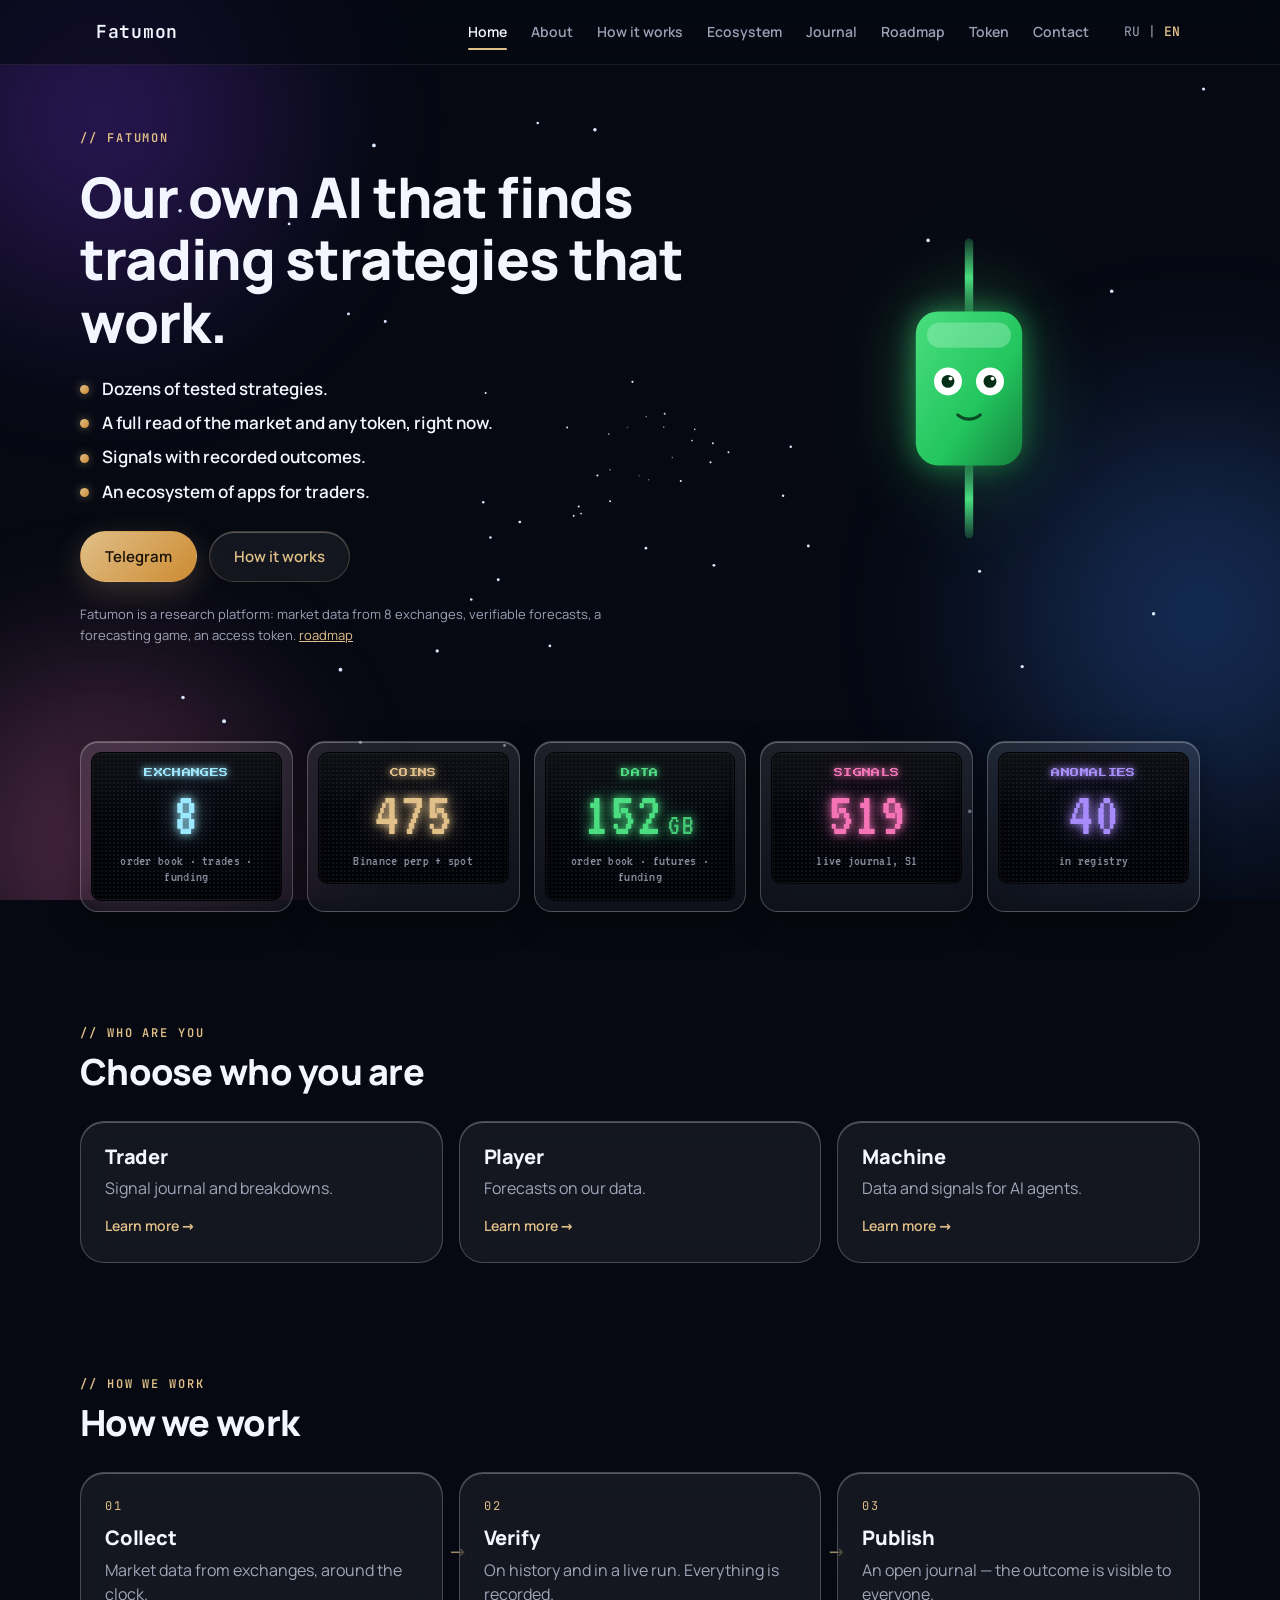
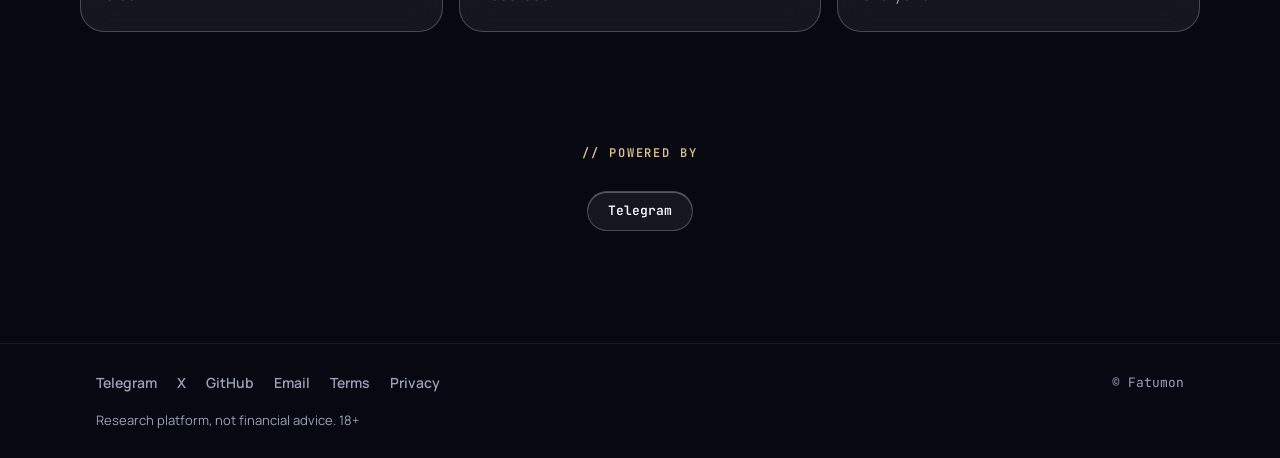
==== commit f5af412b: "feat(journal): signal journal page for strategy S1 Co-Authored-By: Claude Opus 5.5 <noreply@anthropi" ====
--- a/index.html
+++ b/index.html
@@ -31,6 +31,7 @@
       <a href="about/" data-nav="about" data-i18n="common.nav.about">О нас</a>
       <a href="how/" data-nav="how" data-i18n="common.nav.how">Как это работает</a>
       <a href="ecosystem/" data-nav="ecosystem" data-i18n="common.nav.ecosystem">Экосистема</a>
+      <a href="journal/" data-nav="journal" data-i18n="common.nav.journal">Журнал</a>
       <a href="roadmap/" data-nav="roadmap" data-i18n="common.nav.roadmap">Дорожная карта</a>
       <a href="token/" data-nav="token" data-i18n="common.nav.token">Токен</a>
       <a href="contact/" data-nav="contact" data-i18n="common.nav.contact">Контакты</a>
--- a/assets/style.css
+++ b/assets/style.css
@@ -185,7 +185,7 @@
 .burger[aria-expanded="true"] .ic-open { display: none; }
 .burger[aria-expanded="true"] .ic-close { display: block; }
 
-@media (max-width: 820px) {
+@media (max-width: 960px) {
   .nav {
     display: none; position: fixed; top: calc(var(--head-h) + 8px); left: 12px; right: 12px;
     flex-direction: column; gap: 2px; padding: 10px; margin: 0;
@@ -439,6 +439,38 @@
 .tl-item .card h3 .px-icon { width: 22px; height: 22px; }
 .pill-networks { display: inline-flex; align-items: center; gap: 10px; margin-top: 22px; }
 .pill-networks .px-icon { width: 16px; height: 16px; }
+
+/* ---------- журнал ---------- */
+.stats.stats-3 { grid-template-columns: repeat(3, 1fr); max-width: 820px; }
+.jnote { font-size: 13px; color: var(--muted); margin-top: 14px; max-width: 820px; }
+.journal-card { max-width: 100%; }
+.jcloses { font-size: 14px; margin-bottom: 14px; }
+.jtable-wrap { overflow-x: auto; -webkit-overflow-scrolling: touch; }
+.jtable { width: 100%; border-collapse: collapse; font-variant-numeric: tabular-nums; }
+.jtable th {
+  text-align: left; padding: 8px 10px; border-bottom: 1px solid rgba(255, 255, 255, .14);
+  font-family: var(--mono); font-size: 11px; font-weight: 600; letter-spacing: .1em; text-transform: uppercase; color: var(--gold);
+  white-space: nowrap;
+}
+.jtable td { padding: 10px; border-bottom: 1px solid rgba(255, 255, 255, .08); font-size: 15px; white-space: nowrap; }
+.jtable td.num { font-family: var(--mono); }
+.jtable td.pos { color: var(--ok); }
+.jtable td.neg { color: #F87171; }
+.jtable td.na { color: var(--muted); }
+.jtable .coin { font-family: var(--mono); font-weight: 600; color: var(--text); }
+.jtable .time { font-family: var(--mono); color: var(--muted); font-size: 14px; }
+.arrow { font-size: 13px; }
+.arrow.up { color: var(--ok); }
+.arrow.down { color: #F87171; }
+.jbadge {
+  display: inline-block; padding: 3px 10px; border-radius: 999px;
+  font-family: var(--mono); font-size: 11px; font-weight: 600; letter-spacing: .08em; text-transform: uppercase;
+  border: 1px solid rgba(255, 255, 255, .22); color: var(--muted); background: rgba(255, 255, 255, .04);
+}
+.jbadge.real { color: var(--ok); border-color: rgba(74, 222, 128, .45); background: rgba(74, 222, 128, .08); }
+.jbadge.false { color: #F87171; border-color: rgba(248, 113, 113, .45); background: rgba(248, 113, 113, .08); }
+.jtable td.jcell-head .jbadge { display: none; }
+.jempty td { text-align: center; color: var(--muted); padding: 22px 10px; white-space: normal; }
 
 /* ---------- токен ---------- */
 .token-hero { min-height: 50vh; display: flex; align-items: center; }
@@ -505,6 +537,17 @@
   .grid-3, .grid-2, .steps { grid-template-columns: 1fr; }
   .stats { grid-template-columns: repeat(2, 1fr); gap: 10px; }
   .stats .px-cell:last-child { grid-column: 1 / -1; }
+  /* журнал на телефоне: строки таблицы → карточки */
+  .jtable thead { display: none; }
+  .jtable, .jtable tbody { display: block; }
+  .jtable tr { display: grid; grid-template-columns: 1fr 1fr; gap: 6px 12px; padding: 14px 0; border-bottom: 1px solid rgba(255, 255, 255, .1); }
+  .jtable tr.jempty { display: block; }
+  .jtable td { display: flex; flex-direction: column; gap: 2px; padding: 0; border: 0; white-space: normal; }
+  .jtable td::before { content: attr(data-label); font-family: var(--mono); font-size: 10px; letter-spacing: .1em; text-transform: uppercase; color: var(--gold); }
+  .jtable td.jcell-head { grid-column: 1 / -1; flex-direction: row; justify-content: space-between; align-items: center; }
+  .jtable td.jcell-head::before { content: none; }
+  .jtable td.jcell-head .jbadge { display: inline-block; }
+  .jtable td.jstatus { display: none; }
   .px-cell { padding: 7px; border-radius: 14px; }
   .px-screen { min-height: 118px; padding: 12px 6px; gap: 7px; }
   .px-label { font-size: 8px; }
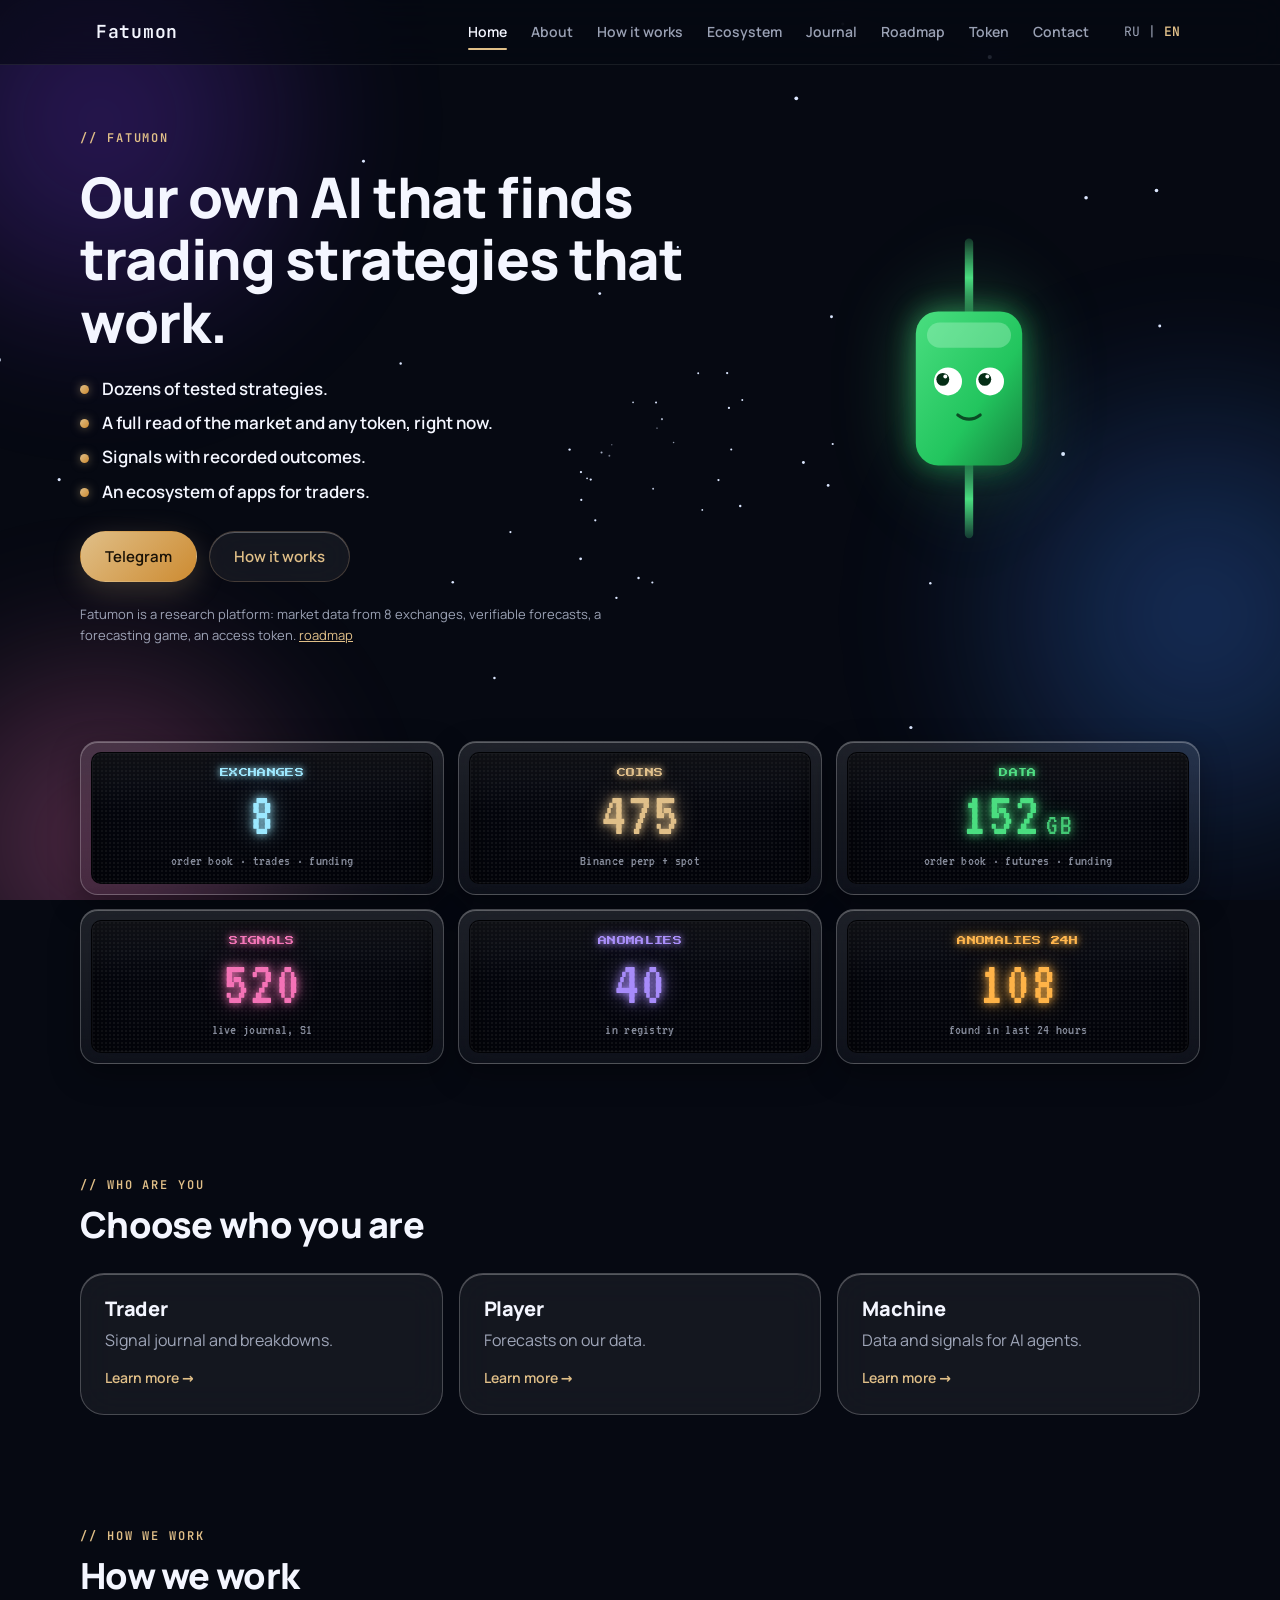
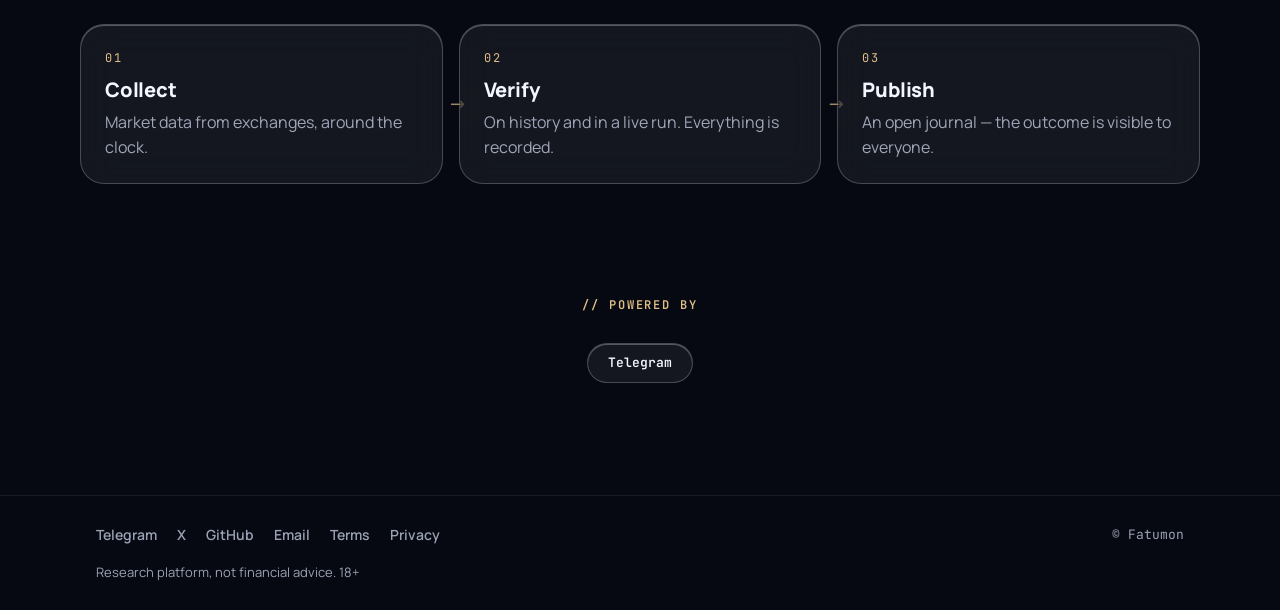
==== commit 40cb3a1a: "feat(home): bring back the ANOMALIES 24H display Co-Authored-By: Claude Opus 5.5 <noreply@anthropic." ====
--- a/index.html
+++ b/index.html
@@ -150,6 +150,13 @@
           <span class="px-note" data-i18n="home.stats.anomalies.note">in registry</span>
         </div>
       </div>
+      <div class="px-cell" role="listitem" style="--px:#ffb347">
+        <div class="px-screen">
+          <span class="px-label" data-i18n="home.stats.anomalies24.label">ANOMALIES 24H</span>
+          <span class="px-num"><span data-stat="anomalies_24h" data-fallback="108">108</span></span>
+          <span class="px-note" data-i18n="home.stats.anomalies24.note">found in last 24 hours</span>
+        </div>
+      </div>
     </div>
   </section>
 
--- a/assets/style.css
+++ b/assets/style.css
@@ -306,7 +306,7 @@
 .mascot.blink .eye { transform: scaleY(.08); }
 
 /* ---------- главная: пиксельные экранчики ---------- */
-.stats { display: grid; grid-template-columns: repeat(5, 1fr); gap: 14px; }
+.stats { display: grid; grid-template-columns: repeat(3, 1fr); gap: 14px; }
 .px-cell {
   --px: var(--gold);
   padding: 10px;
@@ -536,7 +536,7 @@
   .hero-lines li { font-size: 16px; }
   .grid-3, .grid-2, .steps { grid-template-columns: 1fr; }
   .stats { grid-template-columns: repeat(2, 1fr); gap: 10px; }
-  .stats .px-cell:last-child { grid-column: 1 / -1; }
+  .stats-3 .px-cell:last-child { grid-column: 1 / -1; }
   /* журнал на телефоне: строки таблицы → карточки */
   .jtable thead { display: none; }
   .jtable, .jtable tbody { display: block; }
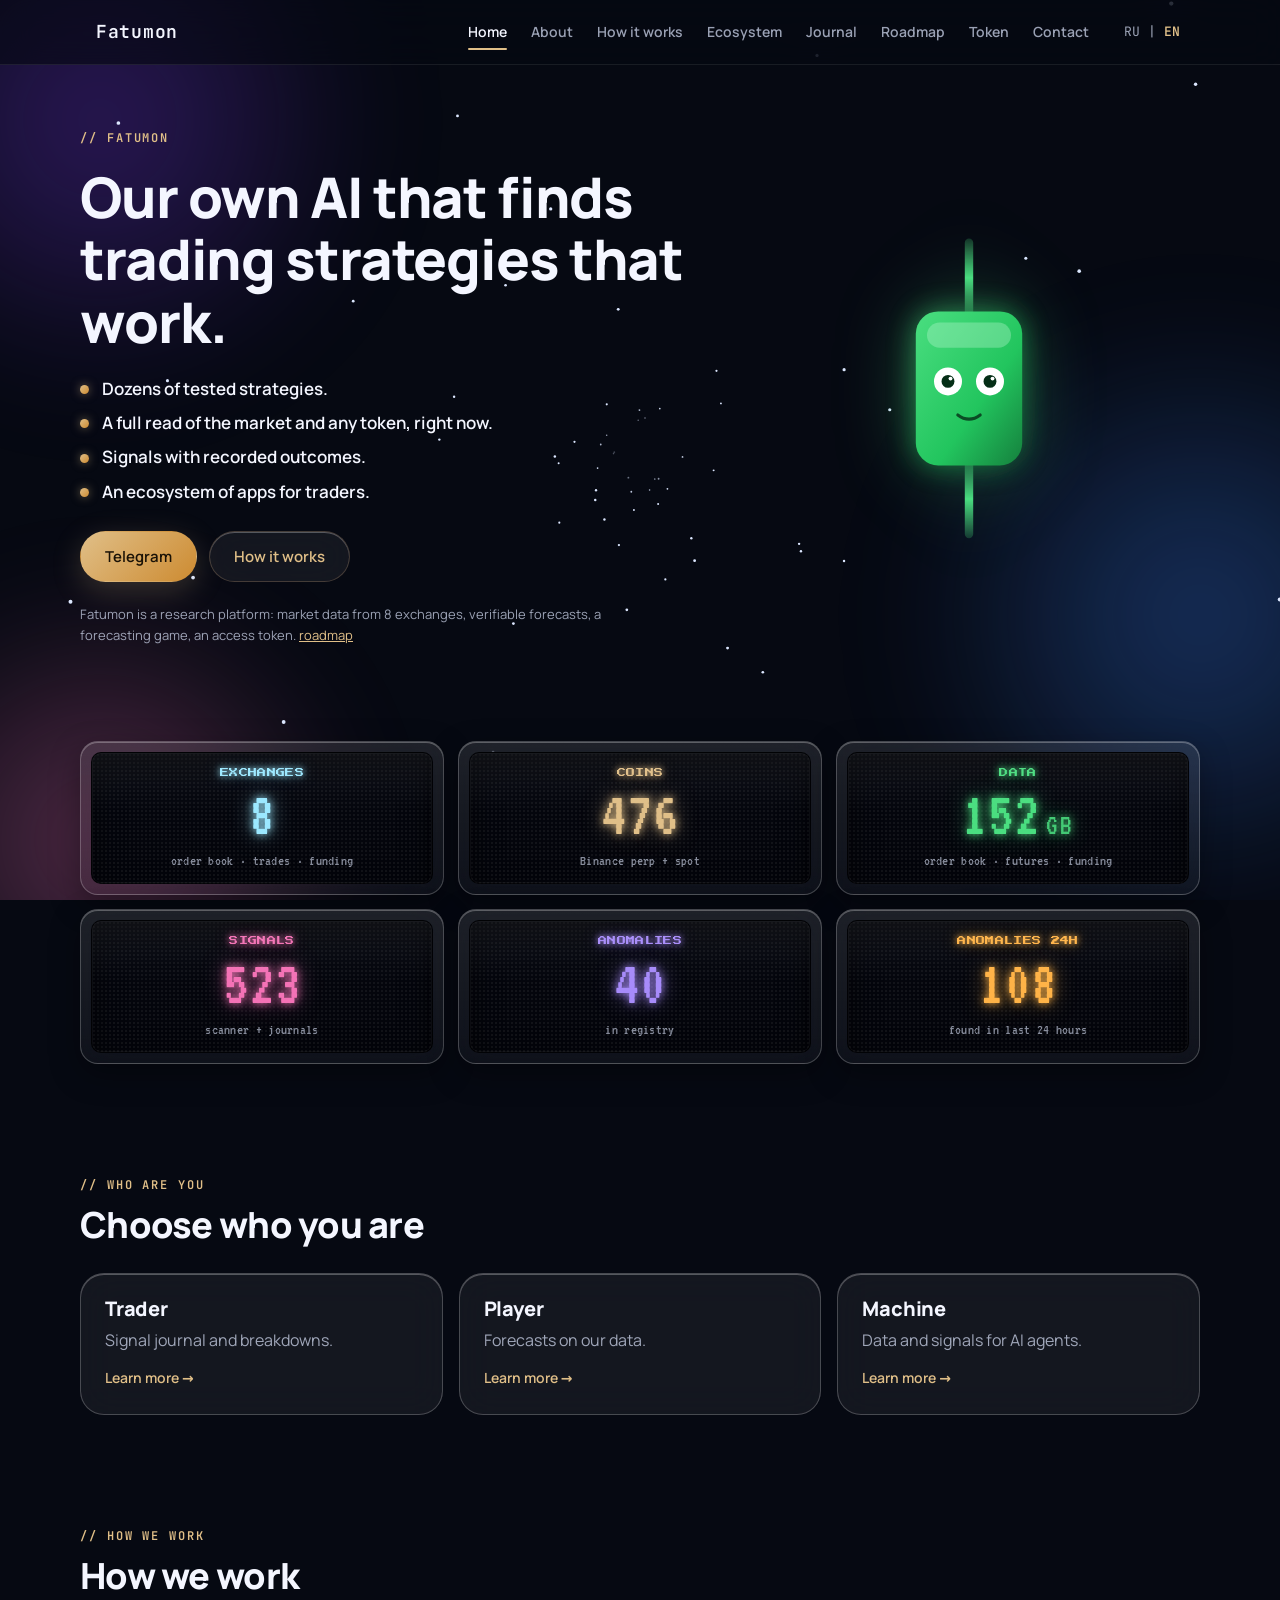
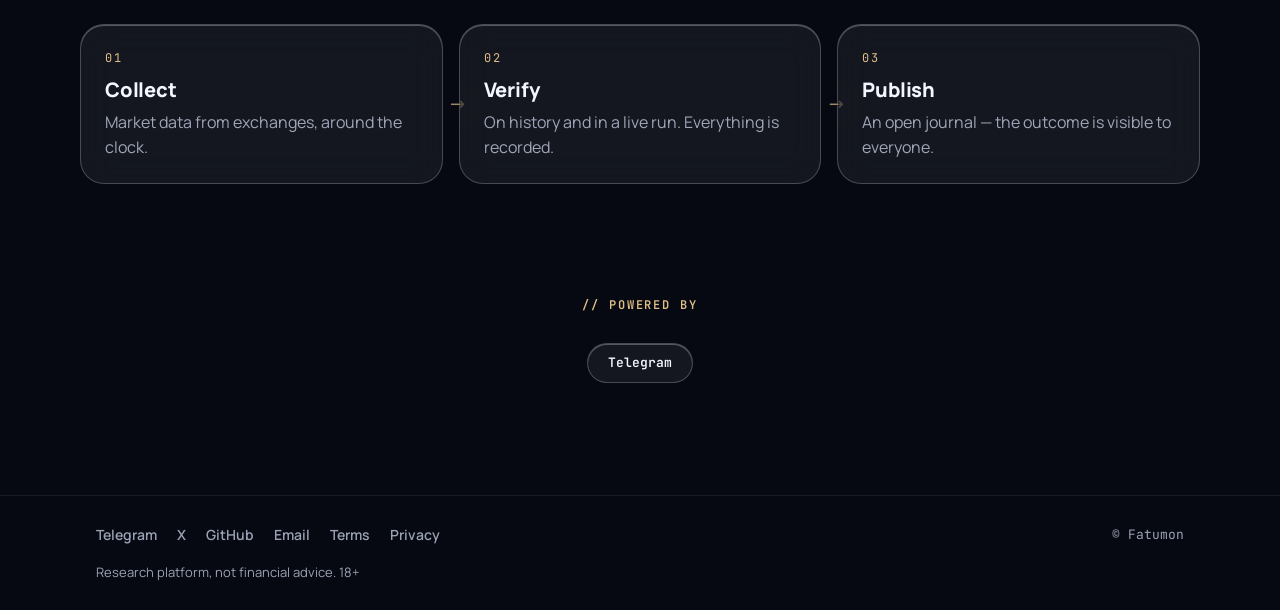
==== commit 5e897aff: "fix(home): SIGNALS display note now reads scanner + journals Co-Authored-By: Claude Opus 5.5 <norepl" ====
--- a/index.html
+++ b/index.html
@@ -140,7 +140,7 @@
         <div class="px-screen">
           <span class="px-label" data-i18n="home.stats.signals.label">SIGNALS</span>
           <span class="px-num"><span data-stat="signals" data-fallback="523">523</span></span>
-          <span class="px-note" data-i18n="home.stats.signals.note">live journal, S1</span>
+          <span class="px-note" data-i18n="home.stats.signals.note">scanner + journals</span>
         </div>
       </div>
       <div class="px-cell" role="listitem" style="--px:#A78BFA">
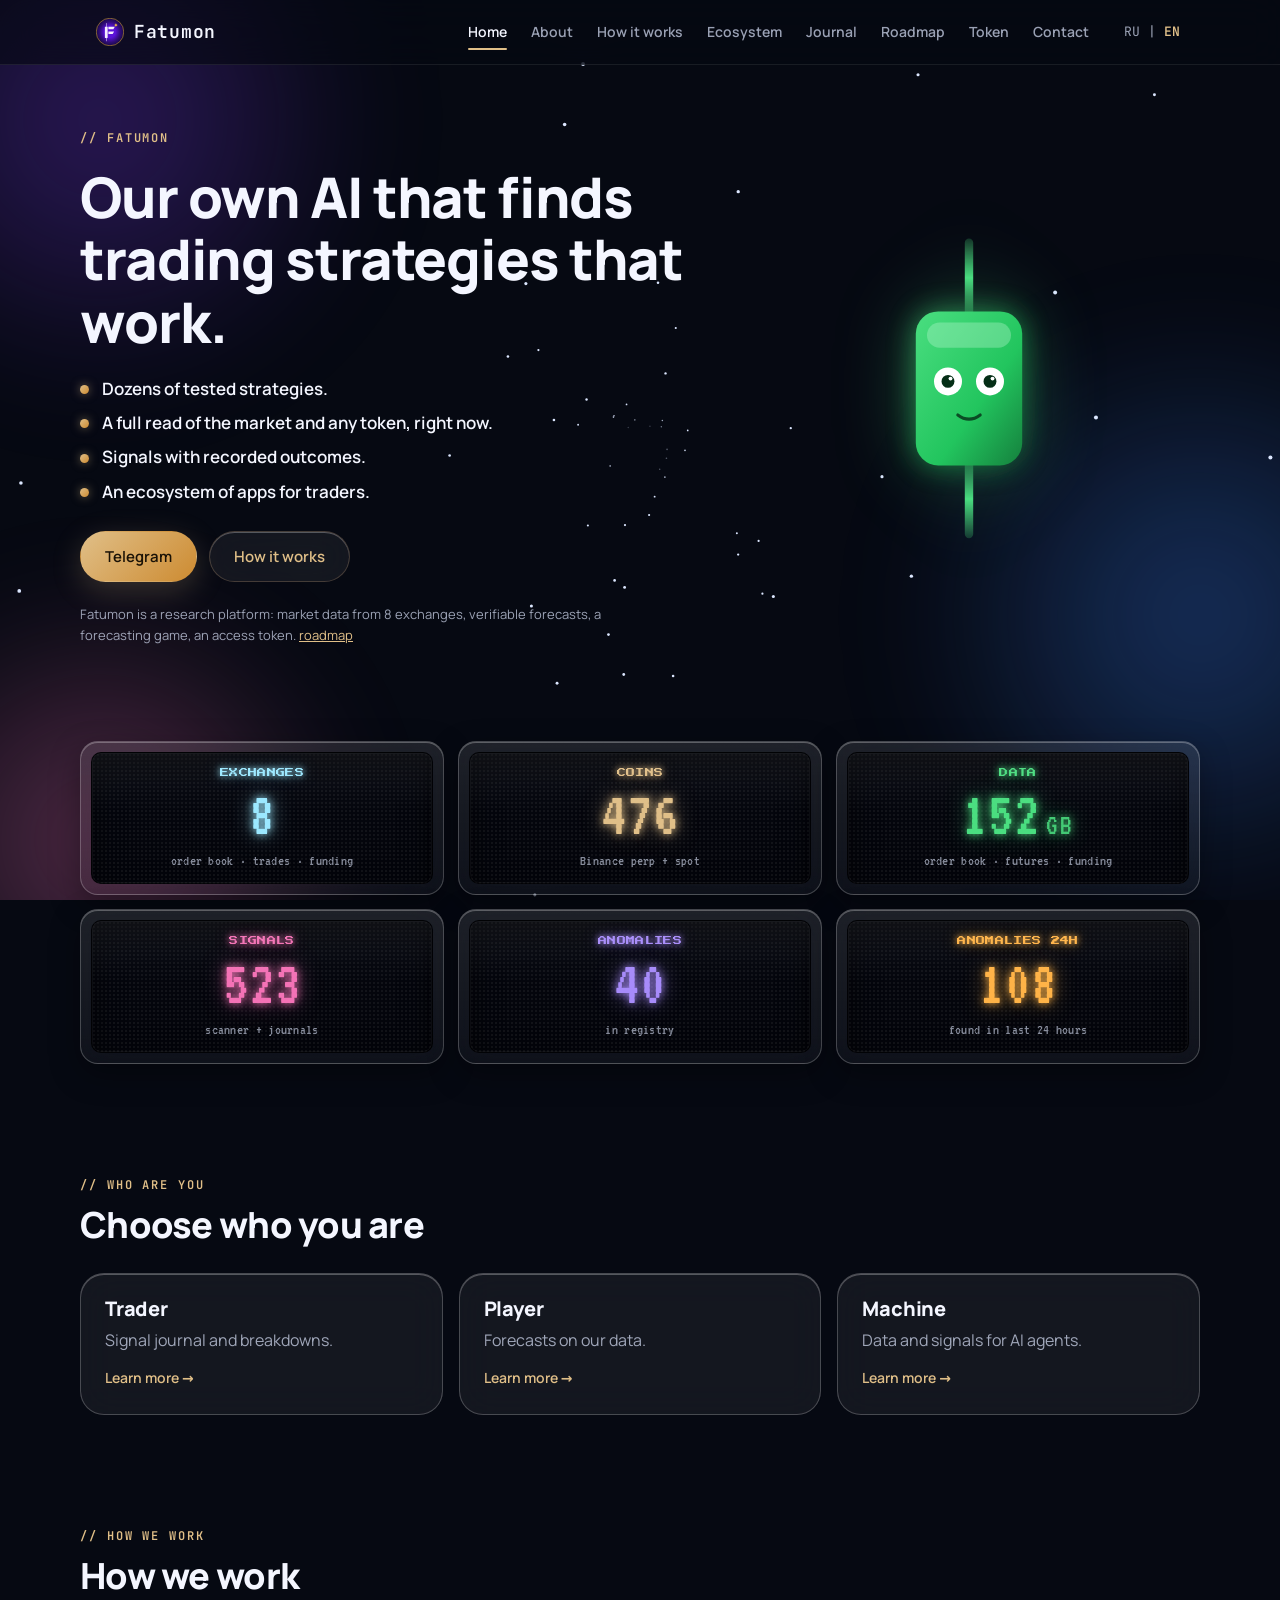
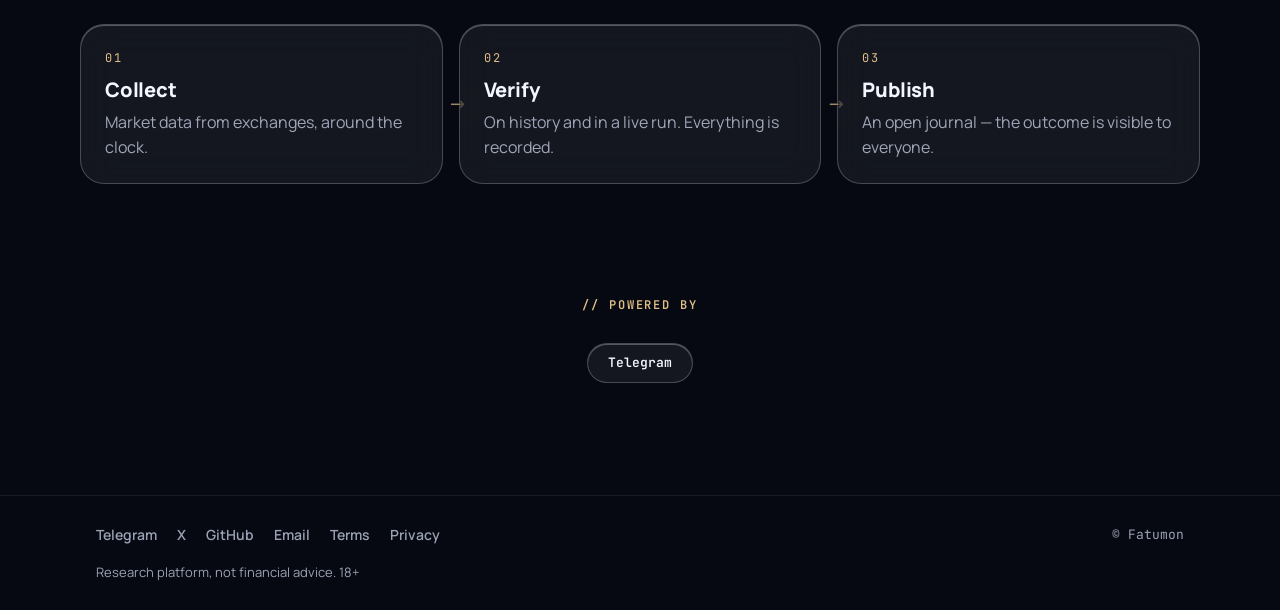
==== commit 3867eb70: "feat(brand): final Fatumon logo, favicons and social preview Co-Authored-By: Claude Opus 5.5 <norepl" ====
--- a/index.html
+++ b/index.html
@@ -8,8 +8,20 @@
 <meta property="og:title" content="Fatumon — собственный ИИ для торговых стратегий" data-i18n-attr="content:home.title">
 <meta property="og:description" content="Fatumon — исследовательская платформа: рыночные данные с 8 бирж, проверяемые прогнозы, игра на прогнозах, токен доступа." data-i18n-attr="content:home.meta">
 <meta property="og:type" content="website">
+<meta property="og:url" content="https://fatumon.com/">
+<meta property="og:site_name" content="Fatumon">
+<meta property="og:image" content="https://fatumon.com/assets/brand/og-image.png">
+<meta property="og:image:width" content="1200">
+<meta property="og:image:height" content="630">
+<meta property="og:image:alt" content="Fatumon — знак проекта" data-i18n-attr="content:common.og.alt">
+<meta name="twitter:card" content="summary_large_image">
+<meta name="twitter:site" content="@fatumon_token">
+<meta name="twitter:image" content="https://fatumon.com/assets/brand/og-image.png">
+<meta name="twitter:image:alt" content="Fatumon — знак проекта" data-i18n-attr="content:common.og.alt">
 <meta name="theme-color" content="#060912">
-<link rel="icon" href="assets/favicon.svg" type="image/svg+xml">
+<link rel="icon" href="assets/brand/favicon.ico" sizes="any">
+<link rel="icon" type="image/svg+xml" href="assets/brand/logo.svg">
+<link rel="apple-touch-icon" href="assets/brand/apple-touch-icon.png">
 <link rel="stylesheet" href="assets/style.css">
 <script src="assets/app.js" defer></script>
 <noscript><style>html.i18n-loading body{visibility:visible}</style></noscript>
@@ -25,7 +37,7 @@
 
 <header class="site-head">
   <div class="wrap head-inner">
-    <a class="logo" href="./">Fatumon</a>
+    <a class="logo" href="./"><img src="assets/brand/logo.svg" alt="" width="28" height="28"><span>Fatumon</span></a>
     <nav class="nav" id="nav" aria-label="Основная навигация" data-i18n-attr="aria-label:common.nav.label">
       <a href="./" data-nav="home" data-i18n="common.nav.home">Главная</a>
       <a href="about/" data-nav="about" data-i18n="common.nav.about">О нас</a>
--- a/assets/style.css
+++ b/assets/style.css
@@ -150,9 +150,11 @@
 }
 .head-inner { display: flex; align-items: center; gap: 20px; height: var(--head-h); }
 .logo {
+  display: inline-flex; align-items: center; gap: 10px;
   font-family: var(--mono); font-weight: 600; font-size: 18px; letter-spacing: .04em;
   color: var(--text); text-decoration: none; white-space: nowrap;
 }
+.logo img { width: 28px; height: 28px; flex: 0 0 auto; display: block; }
 .logo:hover { color: var(--gold); }
 .nav { display: flex; gap: 2px; margin-left: auto; }
 .nav a {
@@ -442,7 +444,8 @@
 
 /* ---------- журнал ---------- */
 .stats.stats-3 { grid-template-columns: repeat(3, 1fr); max-width: 820px; }
-.jnote { font-size: 13px; color: var(--muted); margin-top: 14px; max-width: 820px; }
+.jrule { margin-top: 14px; max-width: 760px; font-size: 16px; color: var(--text); border-left: 2px solid var(--gold); padding-left: 14px; }
+.stats-3 .px-label { text-wrap: balance; }
 .journal-card { max-width: 100%; }
 .jcloses { font-size: 14px; margin-bottom: 14px; }
 .jtable-wrap { overflow-x: auto; -webkit-overflow-scrolling: touch; }
@@ -454,27 +457,34 @@
 }
 .jtable td { padding: 10px; border-bottom: 1px solid rgba(255, 255, 255, .08); font-size: 15px; white-space: nowrap; }
 .jtable td.num { font-family: var(--mono); }
-.jtable td.pos { color: var(--ok); }
-.jtable td.neg { color: #F87171; }
+.jtable td.calm { color: var(--muted); }
+.jtable td.burst { color: var(--ok); }
 .jtable td.na { color: var(--muted); }
+.jtable .dir { font-size: .9em; margin-right: 1px; }
+.jtable .tick { font-weight: 600; }
+.jtable .mv { white-space: nowrap; }
 .jtable .coin { font-family: var(--mono); font-weight: 600; color: var(--text); }
 .jtable .time { font-family: var(--mono); color: var(--muted); font-size: 14px; }
 .arrow { font-size: 13px; }
-.arrow.up { color: var(--ok); }
-.arrow.down { color: #F87171; }
+.arrow { color: var(--muted); }
 .jbadge {
   display: inline-block; padding: 3px 10px; border-radius: 999px;
   font-family: var(--mono); font-size: 11px; font-weight: 600; letter-spacing: .08em; text-transform: uppercase;
   border: 1px solid rgba(255, 255, 255, .22); color: var(--muted); background: rgba(255, 255, 255, .04);
 }
 .jbadge.real { color: var(--ok); border-color: rgba(74, 222, 128, .45); background: rgba(74, 222, 128, .08); }
-.jbadge.false { color: #F87171; border-color: rgba(248, 113, 113, .45); background: rgba(248, 113, 113, .08); }
+.jbadge.pending { border-style: dashed; background: transparent; }
+.jbadge.false { color: rgba(214, 222, 244, .55); border-color: rgba(255, 255, 255, .16); background: rgba(255, 255, 255, .03); }
 .jtable td.jcell-head .jbadge { display: none; }
 .jempty td { text-align: center; color: var(--muted); padding: 22px 10px; white-space: normal; }
 
 /* ---------- токен ---------- */
 .token-hero { min-height: 50vh; display: flex; align-items: center; }
 .token-line { font-size: clamp(22px, 3vw, 32px); font-weight: 600; max-width: 720px; line-height: 1.35; }
+.token-card { display: flex; flex-direction: column; align-items: center; text-align: center; gap: 22px; padding-top: 40px; padding-bottom: 36px; }
+.token-card .token-line { margin: 0 auto; color: var(--text); }
+.token-card .pill-networks { margin-top: 0; }
+.token-coin { width: 160px; height: 160px; filter: drop-shadow(0 0 28px rgba(251, 196, 58, .28)) drop-shadow(0 0 8px rgba(251, 196, 58, .18)); }
 
 /* ---------- контакты ---------- */
 .contact-card .label { font-family: var(--mono); font-size: 12px; letter-spacing: .16em; text-transform: uppercase; color: var(--gold); margin-bottom: 10px; display: block; }
@@ -553,6 +563,8 @@
   .px-label { font-size: 8px; }
   .px-num { font-size: 42px; }
   .px-note { font-size: 14px; }
+  .logo img { width: 26px; height: 26px; }
+  .token-coin { width: 132px; height: 132px; }
   .step::after { content: "↓"; right: auto; left: 50%; top: auto; bottom: -16px; transform: translate(-50%, 50%); }
   .card-lg { padding: 24px; }
   .btn { width: 100%; }
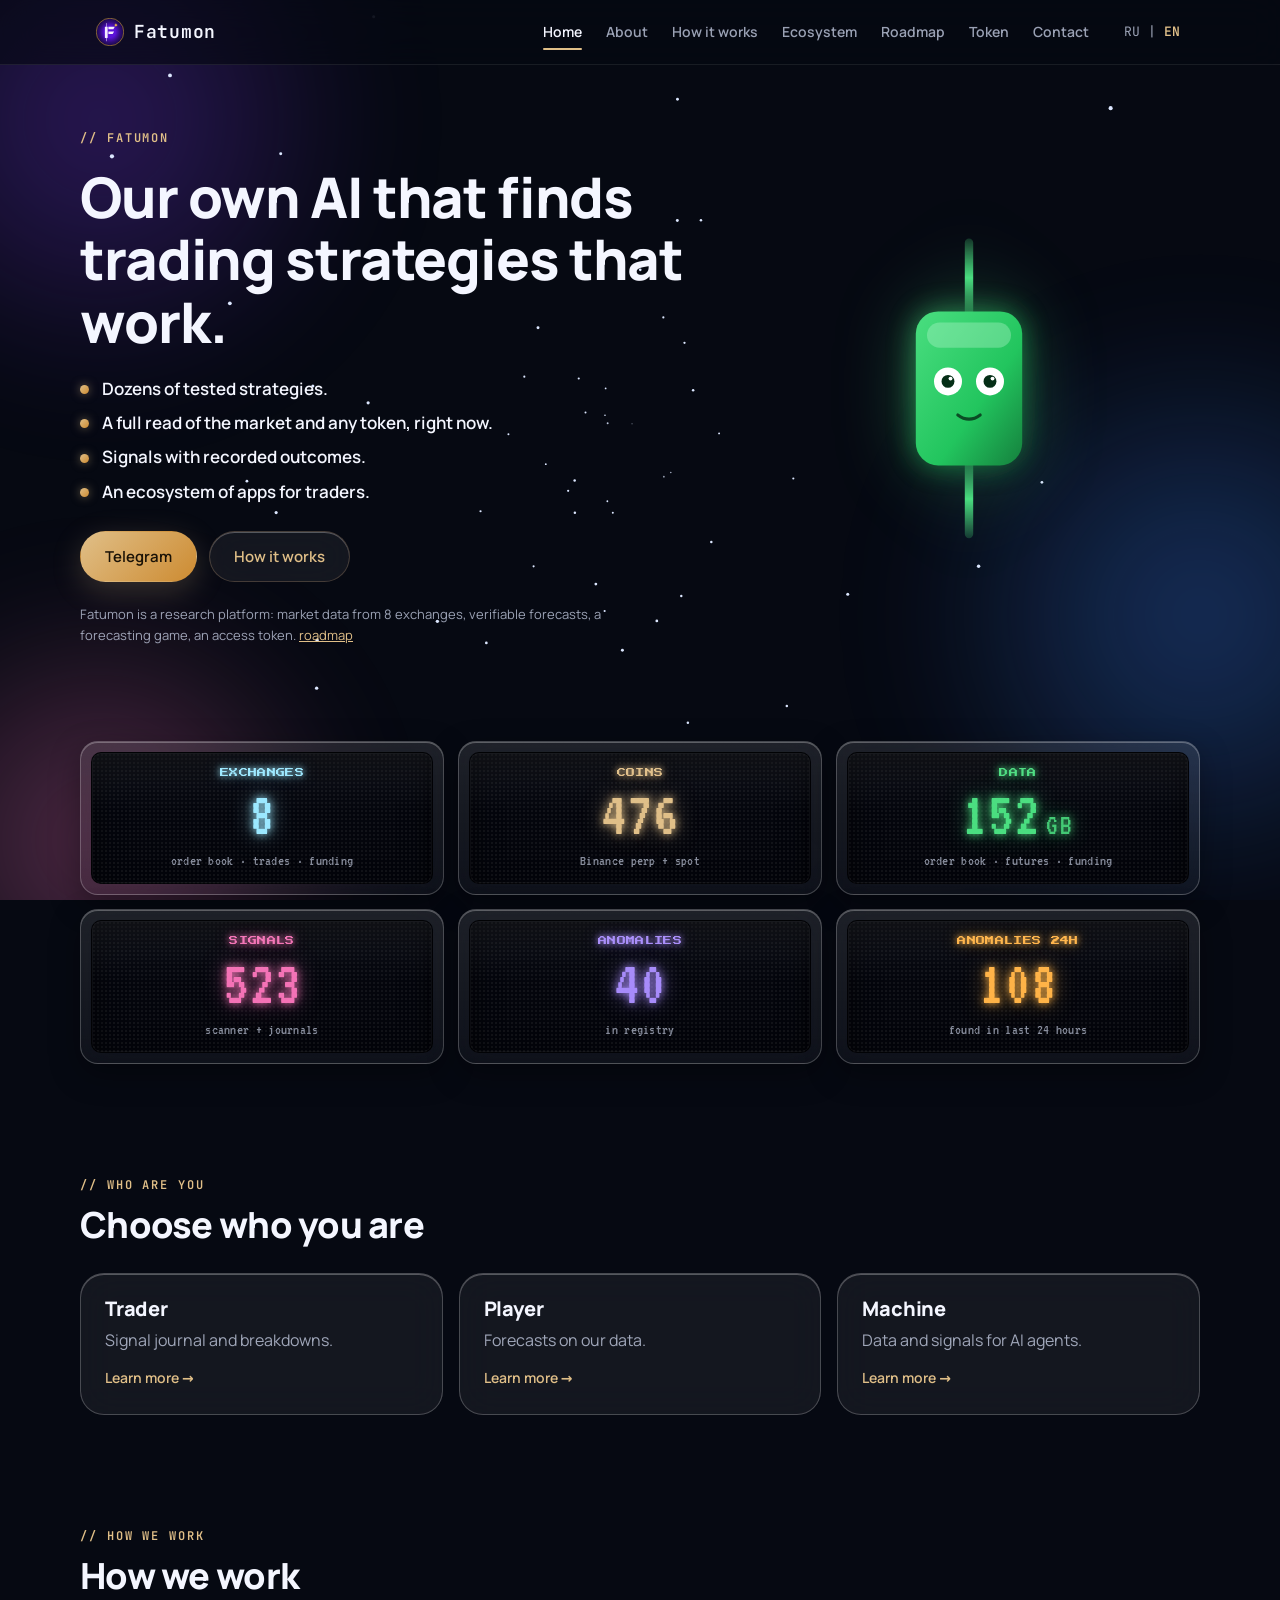
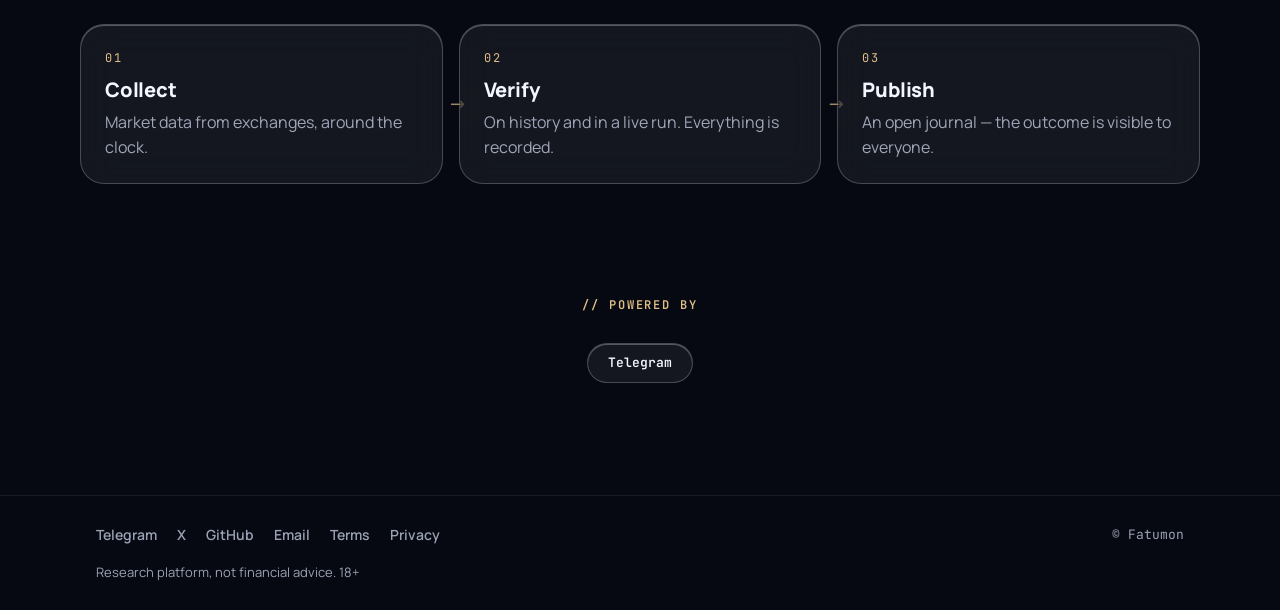
==== commit fb43ce36: "feat(journal): unlist the journal page until it qualifies Remove Journal from the menu on every page" ====
--- a/index.html
+++ b/index.html
@@ -43,7 +43,6 @@
       <a href="about/" data-nav="about" data-i18n="common.nav.about">О нас</a>
       <a href="how/" data-nav="how" data-i18n="common.nav.how">Как это работает</a>
       <a href="ecosystem/" data-nav="ecosystem" data-i18n="common.nav.ecosystem">Экосистема</a>
-      <a href="journal/" data-nav="journal" data-i18n="common.nav.journal">Журнал</a>
       <a href="roadmap/" data-nav="roadmap" data-i18n="common.nav.roadmap">Дорожная карта</a>
       <a href="token/" data-nav="token" data-i18n="common.nav.token">Токен</a>
       <a href="contact/" data-nav="contact" data-i18n="common.nav.contact">Контакты</a>
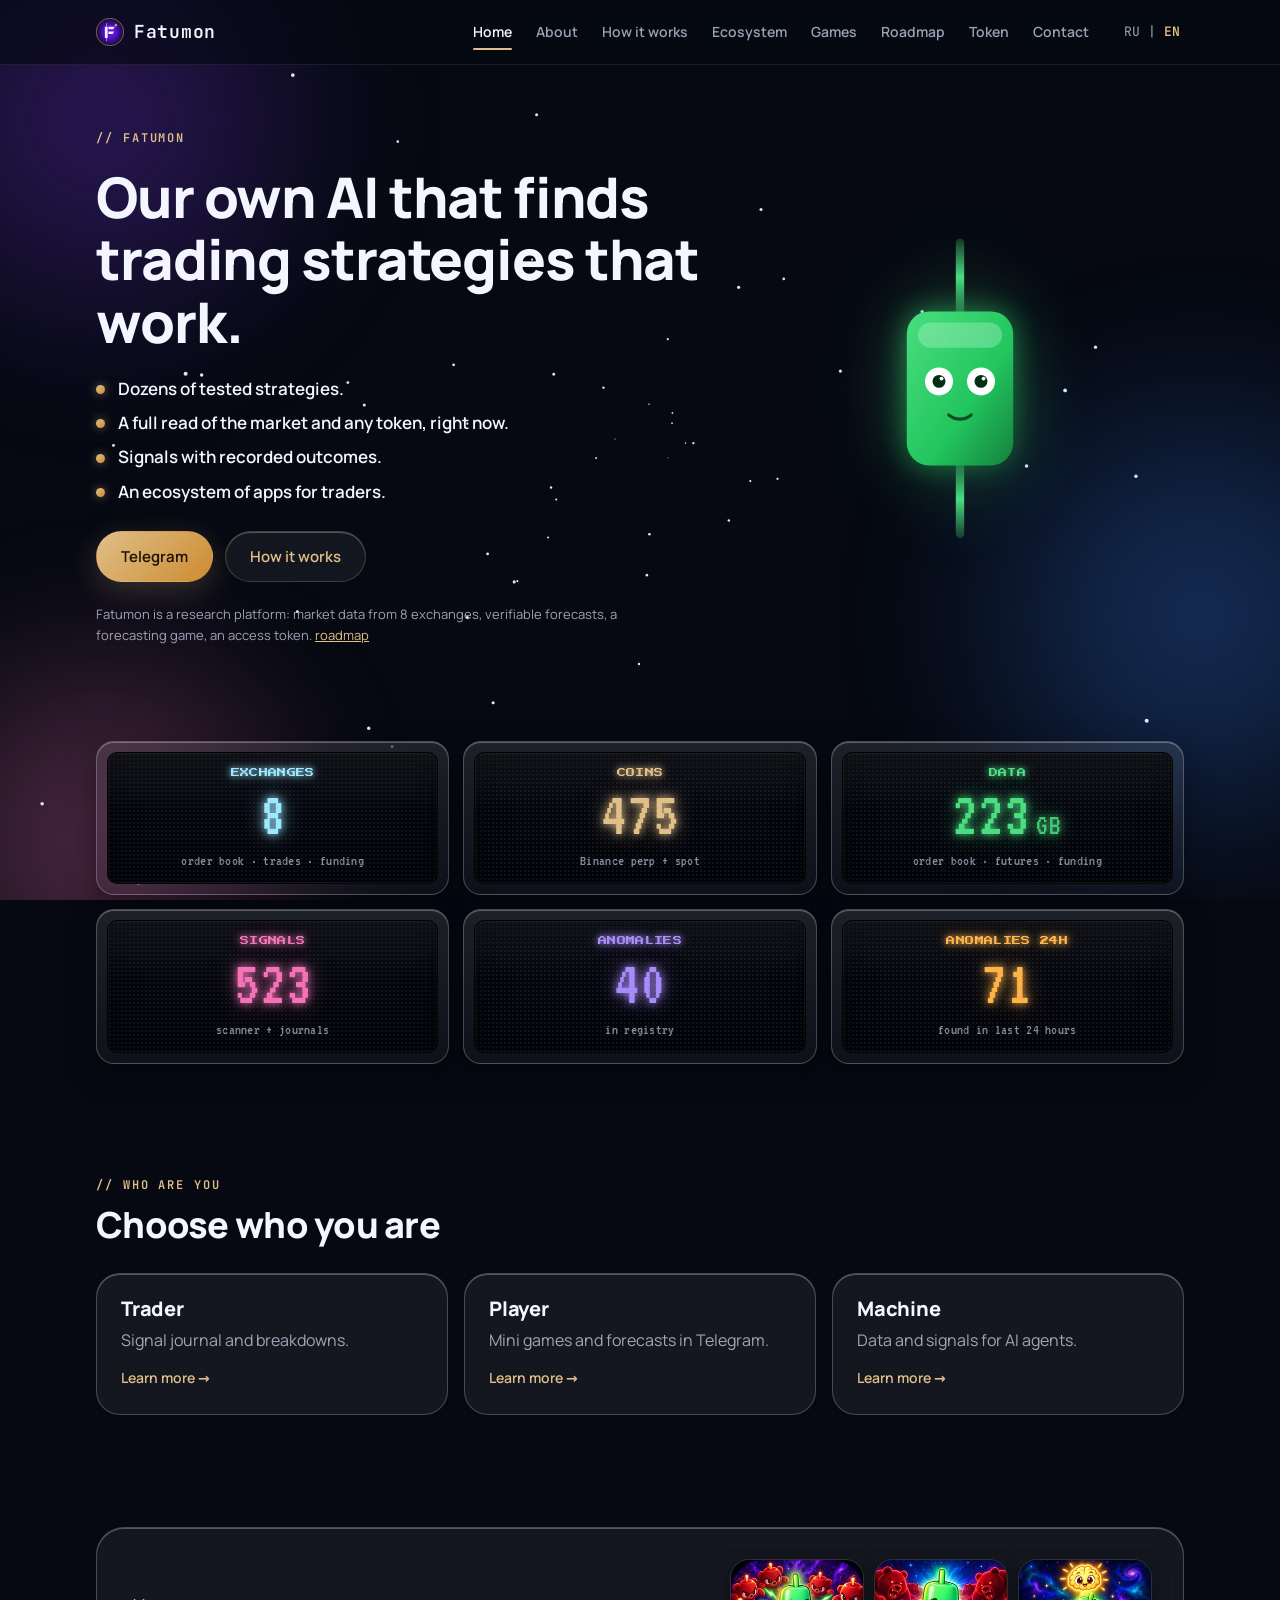
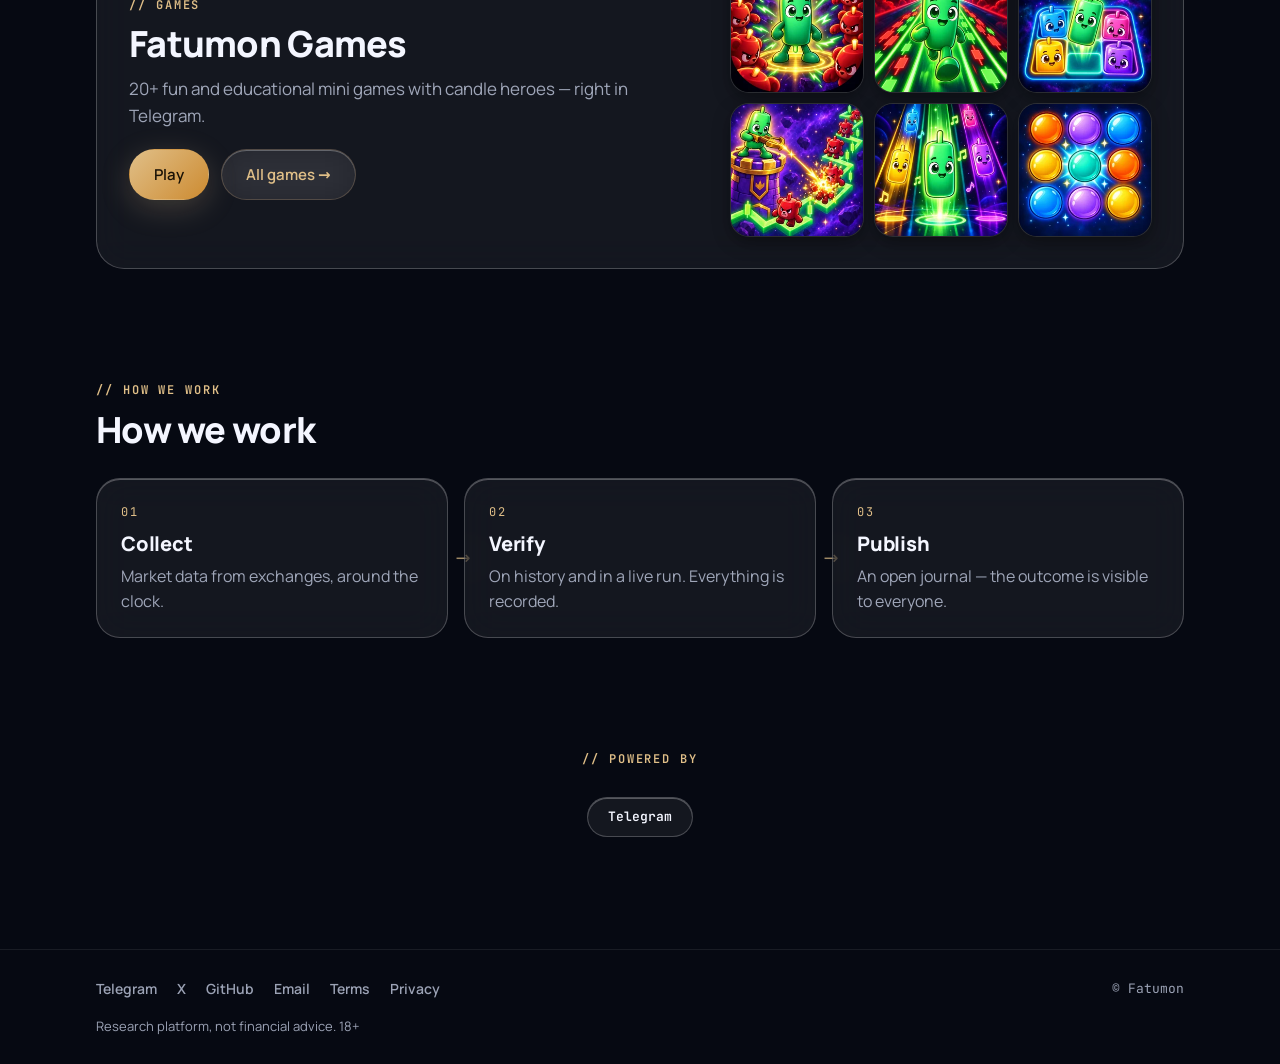
==== commit 6a008483: "feat(games): add Games page and link the live Telegram game - games/: hero with candle heroes, why g" ====
--- a/index.html
+++ b/index.html
@@ -43,6 +43,7 @@
       <a href="about/" data-nav="about" data-i18n="common.nav.about">О нас</a>
       <a href="how/" data-nav="how" data-i18n="common.nav.how">Как это работает</a>
       <a href="ecosystem/" data-nav="ecosystem" data-i18n="common.nav.ecosystem">Экосистема</a>
+      <a href="games/" data-nav="games" data-i18n="common.nav.games">Игры</a>
       <a href="roadmap/" data-nav="roadmap" data-i18n="common.nav.roadmap">Дорожная карта</a>
       <a href="token/" data-nav="token" data-i18n="common.nav.token">Токен</a>
       <a href="contact/" data-nav="contact" data-i18n="common.nav.contact">Контакты</a>
@@ -183,9 +184,9 @@
         <p data-i18n="home.who.trader.text">Журнал сигналов и разборы.</p>
         <span class="card-more" data-i18n="home.who.more">Подробнее →</span>
       </a>
-      <a class="card" href="ecosystem/#player">
+      <a class="card" href="games/">
         <h3 data-i18n="home.who.player.title">Игрок</h3>
-        <p data-i18n="home.who.player.text">Прогнозы на наших данных.</p>
+        <p data-i18n="home.who.player.text">Мини-игры и прогнозы в Telegram.</p>
         <span class="card-more" data-i18n="home.who.more">Подробнее →</span>
       </a>
       <a class="card" href="ecosystem/#machine">
@@ -196,7 +197,30 @@
     </div>
   </section>
 
-  <!-- 4. Как мы работаем -->
+  <!-- 4. Игры -->
+  <section class="wrap section" id="games">
+    <div class="card card-lg home-games">
+      <div>
+        <span class="tag" data-i18n="home.games.tag">// ИГРЫ</span>
+        <h2 data-i18n="home.games.title">Игры Fatumon</h2>
+        <p data-i18n="home.games.text">20+ развлекательных и обучающих мини-игр с героями-свечами — прямо в Telegram.</p>
+        <div class="hero-actions">
+          <a class="btn btn-primary" href="https://t.me/fatumon_bot?startapp=site" target="_blank" rel="noopener" data-i18n="home.games.play">Играть</a>
+          <a class="btn btn-ghost" href="games/" data-i18n="home.games.all">Все игры →</a>
+        </div>
+      </div>
+      <ul class="home-games-icons">
+        <li><img src="assets/games/icons/icon_siege.webp" alt="Осада" data-i18n-attr="alt:games.g.siege.name" width="256" height="256" loading="lazy"></li>
+        <li><img src="assets/games/icons/icon_runner3d.webp" alt="Candle Rush 3D" data-i18n-attr="alt:games.g.runner3d.name" width="256" height="256" loading="lazy"></li>
+        <li><img src="assets/games/icons/icon_iqblocks.webp" alt="Fatumon IQ" data-i18n-attr="alt:games.g.iqblocks.name" width="256" height="256" loading="lazy"></li>
+        <li><img src="assets/games/icons/icon_defense.webp" alt="Chart Defense" data-i18n-attr="alt:games.g.defense.name" width="256" height="256" loading="lazy"></li>
+        <li><img src="assets/games/icons/icon_rhythm.webp" alt="Candle Beat" data-i18n-attr="alt:games.g.rhythm.name" width="256" height="256" loading="lazy"></li>
+        <li><img src="assets/games/icons/icon_match.webp" alt="Fatumon Match" data-i18n-attr="alt:games.g.match.name" width="256" height="256" loading="lazy"></li>
+      </ul>
+    </div>
+  </section>
+
+  <!-- 5. Как мы работаем -->
   <section class="wrap section">
     <div class="section-head">
       <span class="tag" data-i18n="home.how.tag">// КАК МЫ РАБОТАЕМ</span>
@@ -221,7 +245,7 @@
     </div>
   </section>
 
-  <!-- 5. Powered by -->
+  <!-- 6. Powered by -->
   <section class="wrap section">
     <div class="section-head" style="text-align:center">
       <span class="tag" data-i18n="home.powered.tag">// POWERED BY</span>
--- a/assets/style.css
+++ b/assets/style.css
@@ -99,7 +99,7 @@
 a { color: var(--gold); }
 a:hover { color: var(--text); }
 h1, h2, h3 { margin: 0; font-weight: 800; letter-spacing: -.02em; line-height: 1.12; }
-h1 { font-size: clamp(32px, 5vw, 56px); }
+h1 { font-size: clamp(32px, 5vw, 56px); overflow-wrap: break-word; hyphens: auto; }
 h2 { font-size: clamp(26px, 3.4vw, 36px); }
 h3 { font-size: 20px; letter-spacing: -.01em; }
 p { margin: 0; }
@@ -207,10 +207,12 @@
   font-family: var(--mono); font-size: 12px; font-weight: 600;
   text-transform: uppercase; letter-spacing: .16em; color: var(--gold);
 }
-.section { padding: 56px 0; }
+/* только вертикальные поля: .section/.page-head/.hero стоят на одном элементе с .wrap
+   и не должны сбрасывать его боковые 16px (иначе на телефоне блоки прилипают к краю) */
+.section { padding-block: 56px; }
 .section-head { margin-bottom: 28px; }
 .section-head .tag { display: block; margin-bottom: 10px; }
-.page-head { padding: 64px 0 24px; }
+.page-head { padding-top: 64px; padding-bottom: 24px; }
 .page-head .tag { display: block; margin-bottom: 14px; }
 .lead { color: var(--muted); font-size: 18px; max-width: 720px; margin-top: 12px; }
 
@@ -285,7 +287,7 @@
 /* ---------- главная: герой ---------- */
 .hero {
   display: grid; grid-template-columns: minmax(0, 1.15fr) minmax(0, .85fr);
-  gap: 32px; align-items: center; padding: 64px 0 40px;
+  gap: 32px; align-items: center; padding-top: 64px; padding-bottom: 40px;
 }
 .hero .tag { display: block; margin-bottom: 18px; }
 .hero h1 { max-width: 640px; }
@@ -528,7 +530,7 @@
 @media (max-width: 900px) {
   .stats { grid-template-columns: repeat(3, 1fr); }
   .hero { grid-template-columns: 1fr; text-align: left; }
-  .page-head-mascot { grid-template-columns: 1fr; }
+  .page-head-mascot { grid-template-columns: minmax(0, 1fr); }
   .page-head-mascot .mascot-sm { order: -1; justify-content: flex-start; }
   .mascot-sm svg { width: 72px; }
   .chain { grid-template-columns: 1fr; padding-left: 30px; gap: 20px; }
@@ -540,11 +542,12 @@
   .mascot svg { width: min(200px, 50vw); }
 }
 @media (max-width: 640px) {
-  .section { padding: 40px 0; }
-  .page-head { padding: 40px 0 16px; }
-  .hero { padding: 36px 0 24px; gap: 20px; }
+  .section { padding-block: 40px; }
+  .page-head { padding-top: 40px; padding-bottom: 16px; }
+  .hero { padding-top: 36px; padding-bottom: 24px; gap: 20px; }
   .hero-lines li { font-size: 16px; }
-  .grid-3, .grid-2, .steps { grid-template-columns: 1fr; }
+  .grid-3, .grid-2, .steps { grid-template-columns: minmax(0, 1fr); }
+  .facts .fact { white-space: normal; }   /* длинная строка «N GB …» не помещается в 358px */
   .stats { grid-template-columns: repeat(2, 1fr); gap: 10px; }
   .stats-3 .px-cell:last-child { grid-column: 1 / -1; }
   /* журнал на телефоне: строки таблицы → карточки */
@@ -574,6 +577,137 @@
   .timeline::before { left: 8px; }
 }
 
+/* ---------- игры: /games, блок на главной, кнопки в /ecosystem (сначала телефон) ---------- */
+[id], [data-anchor] { scroll-margin-top: calc(var(--head-h) + 16px); }
+.eco-actions { display: flex; flex-wrap: wrap; gap: 10px; margin-top: 18px; }
+
+.home-games { display: grid; gap: 22px; align-items: center; }
+.home-games .tag { display: block; margin-bottom: 10px; }
+.home-games p { margin: 12px 0 20px; font-size: 17px; }
+.home-games-icons { list-style: none; margin: 0; padding: 0; display: grid; grid-template-columns: repeat(3, minmax(0, 1fr)); gap: 10px; }
+.home-games-icons img {
+  display: block; width: 100%; height: auto; aspect-ratio: 1; border-radius: 18px;
+  box-shadow: 0 0 0 1px rgba(255, 255, 255, .12), 0 6px 18px rgba(0, 0, 0, .4);
+}
+
+.g-hero { display: grid; gap: 28px; align-items: center; }
+.g-hero .tag { display: block; margin-bottom: 14px; }
+.g-hero h1 { max-width: 640px; }
+.g-actions { margin-top: 24px; }
+.g-stage {
+  position: relative; min-width: 0;
+  display: grid; grid-template-columns: repeat(5, minmax(0, 1fr)); align-items: end; gap: 2px;
+  padding: 36px 8px 16px; border-radius: 24px; border: 1px solid var(--line);
+  background:
+    radial-gradient(ellipse at 50% 92%, rgba(74, 222, 128, .22), transparent 62%),
+    radial-gradient(ellipse at 50% 20%, rgba(124, 58, 237, .30), transparent 72%),
+    rgba(255, 255, 255, .03);
+  box-shadow: inset 0 1px 0 var(--inset);
+}
+.g-stage::after {
+  content: ""; position: absolute; left: 16px; right: 16px; bottom: 15px; height: 2px;
+  background: linear-gradient(90deg, transparent, var(--gold), transparent); opacity: .55;
+}
+.g-h {
+  position: relative; z-index: 1; display: block;
+  width: 100%; height: clamp(84px, 25vw, 168px); object-fit: contain; object-position: center bottom;
+  filter: drop-shadow(0 6px 14px rgba(0, 0, 0, .45));
+}
+.g-h-hammer { z-index: 2; transform: scale(1.14); transform-origin: center bottom; filter: drop-shadow(0 0 18px rgba(74, 222, 128, .45)); }
+.g-stage-mascot { position: absolute; top: 8px; right: 10px; z-index: 3; display: block; }
+.g-stage-mascot svg { width: 44px; height: auto; filter: drop-shadow(0 0 12px rgba(74, 222, 128, .35)); }
+
+.g-first { padding-top: 12px; }
+.g-about .block-head { margin-bottom: 10px; }
+.g-about h2 { margin-bottom: 14px; }
+.g-token { margin-top: 16px; }
+.block .g-token a { font-weight: 600; text-decoration: none; }
+.block .g-token a:hover { text-decoration: underline; }
+
+.g-siege {
+  display: grid; grid-template-columns: 1fr; gap: 18px; align-items: center; margin-bottom: 16px;
+  border-color: rgba(251, 196, 58, .45);
+  background: linear-gradient(135deg, rgba(251, 196, 58, .10), rgba(124, 58, 237, .14)), var(--glass);
+}
+.g-siege-icon { width: 96px; height: 96px; border-radius: 22px; box-shadow: 0 0 0 1px rgba(251, 196, 58, .5), 0 0 24px rgba(251, 196, 58, .28); }
+.g-siege-top { display: flex; align-items: center; gap: 10px; margin-bottom: 10px; }
+.g-badge {
+  font-family: var(--mono); font-size: 11px; font-weight: 600; letter-spacing: .12em; text-transform: uppercase;
+  color: #1a1206; background: linear-gradient(135deg, #FFD970, #FBC43A, #E3A21A); border-radius: 999px; padding: 3px 10px;
+}
+.g-siege h3 { font-size: 24px; }
+.card .g-flag { color: var(--text); font-weight: 600; margin-top: 10px; }
+
+.g-cols { display: grid; gap: 16px; }
+.g-col { min-width: 0; }
+.g-col-head { display: flex; align-items: center; gap: 12px; flex-wrap: wrap; margin-bottom: 8px; }
+.card .g-col-head h3 { margin: 0; }
+.g-count {
+  margin-left: auto; font-family: var(--mono); font-size: 12px; font-weight: 600; color: var(--gold);
+  border: 1px solid var(--gold-line); border-radius: 999px; padding: 3px 10px; white-space: nowrap;
+}
+.card .g-col-text { font-size: 15px; margin-bottom: 18px; }
+.g-games { list-style: none; margin: 0; padding: 0; display: grid; grid-template-columns: 1fr; gap: 14px; }
+.g-game { display: grid; grid-template-columns: 56px minmax(0, 1fr); gap: 12px; align-items: start; }
+.g-game img {
+  display: block; width: 56px; height: 56px; border-radius: 14px;
+  box-shadow: 0 0 0 1px rgba(255, 255, 255, .12), 0 4px 12px rgba(0, 0, 0, .35);
+}
+.g-game h4 { margin: 0 0 2px; font-size: 16px; font-weight: 800; letter-spacing: -.01em; line-height: 1.2; }
+.card .g-game p { font-size: 14px; line-height: 1.45; }
+
+.g-features { display: grid; gap: 16px; margin-top: 16px; }
+.g-feature { display: grid; grid-template-columns: 64px minmax(0, 1fr); gap: 14px; align-items: start; }
+.g-feature img { display: block; width: 64px; height: 64px; object-fit: contain; }
+
+.g-heroes { display: grid; gap: 12px; }
+.g-hero-card { display: grid; grid-template-columns: 88px minmax(0, 1fr); gap: 14px; align-items: center; padding: 18px; }
+.g-hero-pic {
+  height: 116px; display: flex; align-items: flex-end; justify-content: center; border-radius: 16px; padding: 6px;
+  background: radial-gradient(ellipse at 50% 85%, rgba(74, 222, 128, .24), transparent 70%);
+}
+.g-hero-pic img { display: block; max-width: 100%; max-height: 100%; width: auto; height: auto; }
+.card.g-hero-card h3 { margin-bottom: 8px; }
+.card .g-fig, .card .g-char { font-size: 14px; line-height: 1.45; }
+.card .g-fig { color: var(--text); }
+.card .g-fig + .g-char { margin-top: 8px; }
+.g-k { display: block; font-family: var(--mono); font-size: 11px; font-weight: 600; letter-spacing: .12em; text-transform: uppercase; color: var(--gold); }
+.g-learn-note { margin-top: 18px; }
+
+.g-early { border-color: rgba(244, 114, 182, .35); }
+.g-early h2 { margin-bottom: 14px; }
+.block .g-small { font-size: 13px; margin-top: 16px; }
+
+.g-cta { display: flex; flex-direction: column; align-items: flex-start; gap: 14px; }
+.card.g-cta p { margin: 0; }
+.g-links { display: flex; flex-wrap: wrap; gap: 0 22px; }
+.g-links a { display: inline-flex; align-items: center; min-height: 44px; color: var(--muted); font-weight: 600; font-size: 14px; text-decoration: none; }
+.g-links a:hover { color: var(--gold); }
+
+@media (min-width: 640px) {
+  .g-games { grid-template-columns: repeat(2, minmax(0, 1fr)); gap: 16px 20px; }
+  .g-siege { grid-template-columns: 120px minmax(0, 1fr); }
+  .g-siege-icon { width: 120px; height: 120px; }
+  .g-heroes { grid-template-columns: repeat(2, minmax(0, 1fr)); }
+  .home-games-icons { grid-template-columns: repeat(6, minmax(0, 1fr)); }
+}
+@media (min-width: 900px) {
+  .g-hero { grid-template-columns: minmax(0, 1.05fr) minmax(0, .95fr); gap: 40px; }
+  .g-stage { padding: 48px 16px 18px; }
+  .g-stage-mascot svg { width: 64px; }
+  .g-features { grid-template-columns: repeat(3, minmax(0, 1fr)); }
+  .g-feature { grid-template-columns: 1fr; }
+  .g-feature img { width: 72px; height: 72px; }
+  .home-games { grid-template-columns: minmax(0, 1fr) minmax(0, 420px); gap: 32px; }
+  .home-games-icons { grid-template-columns: repeat(3, minmax(0, 1fr)); gap: 12px; }
+}
+@media (min-width: 1000px) {
+  .g-games { grid-template-columns: repeat(3, minmax(0, 1fr)); }
+  .g-heroes { grid-template-columns: repeat(5, minmax(0, 1fr)); }
+  .g-hero-card { grid-template-columns: 1fr; align-items: start; align-content: start; }
+  .g-hero-pic { height: 150px; }
+}
+
 @media (prefers-reduced-motion: reduce) {
   html { scroll-behavior: auto; }
   .blob, .tl-item.now::before { animation: none !important; }
